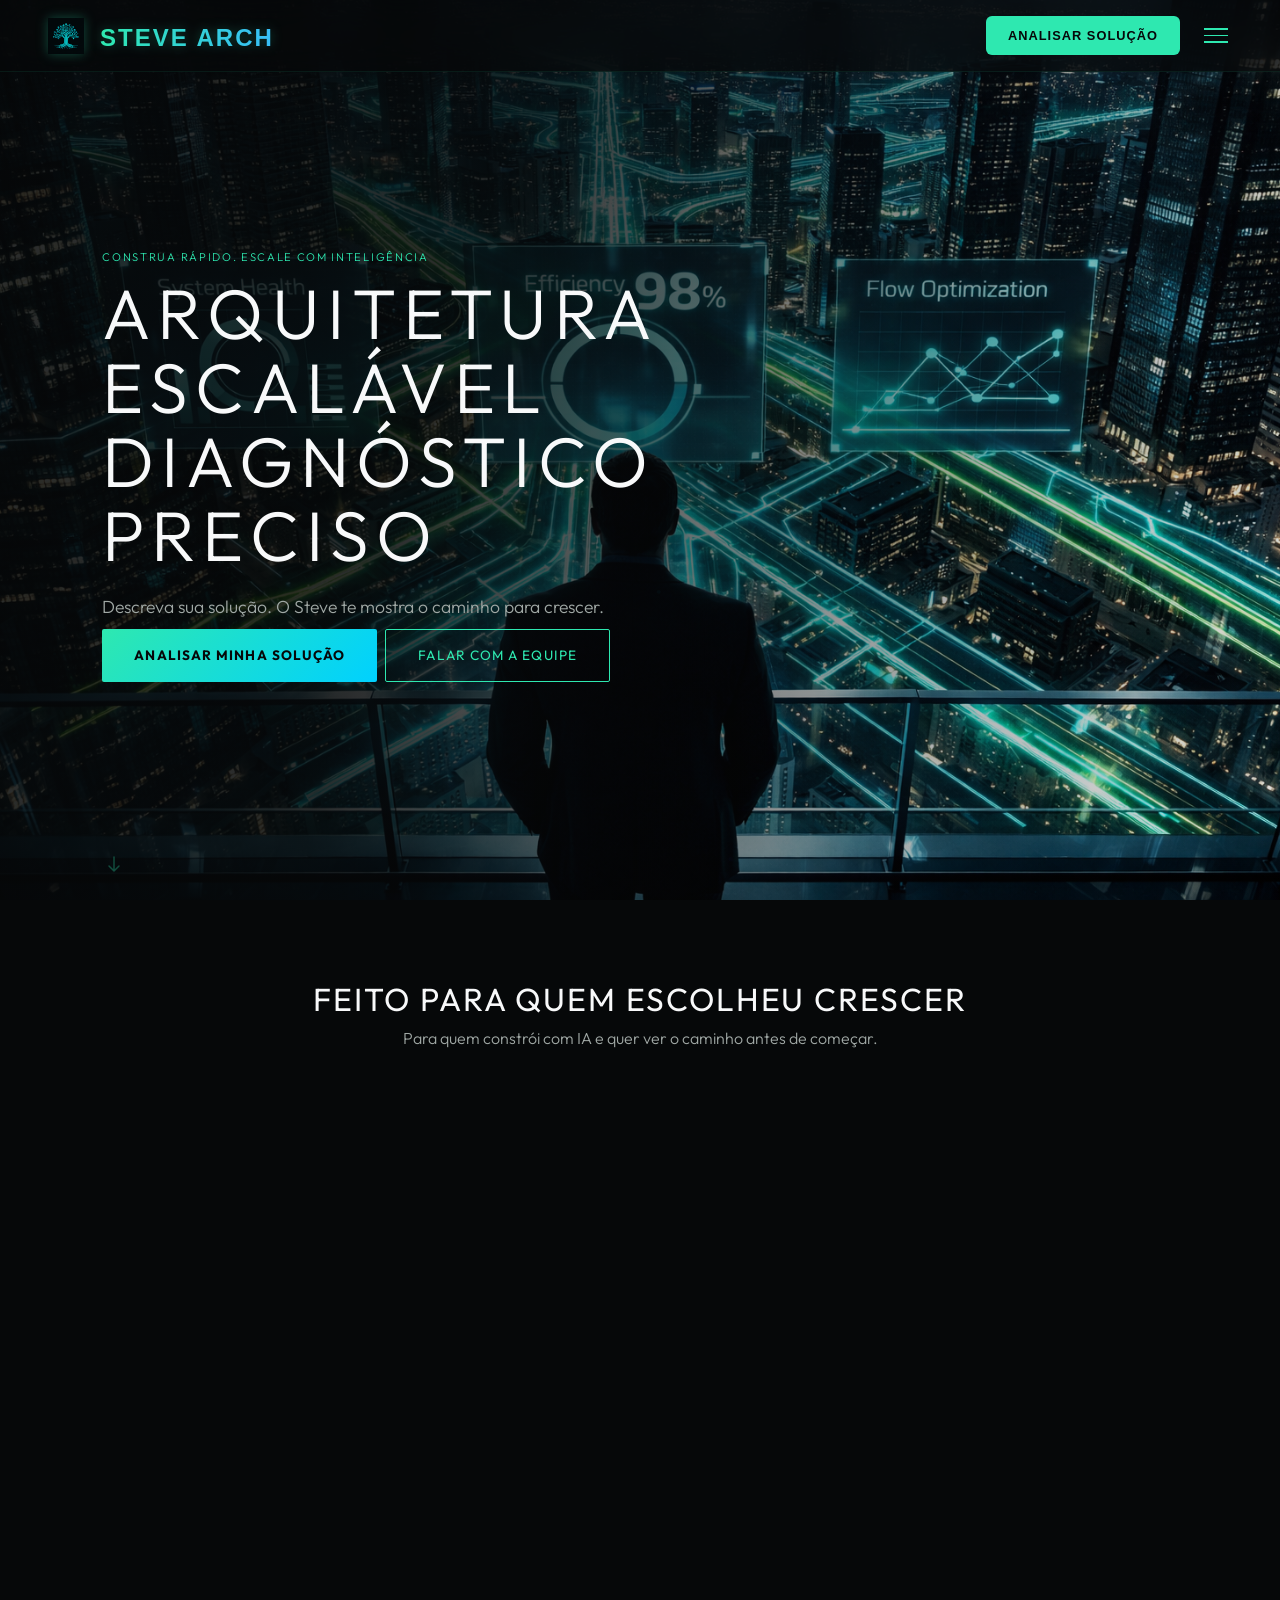
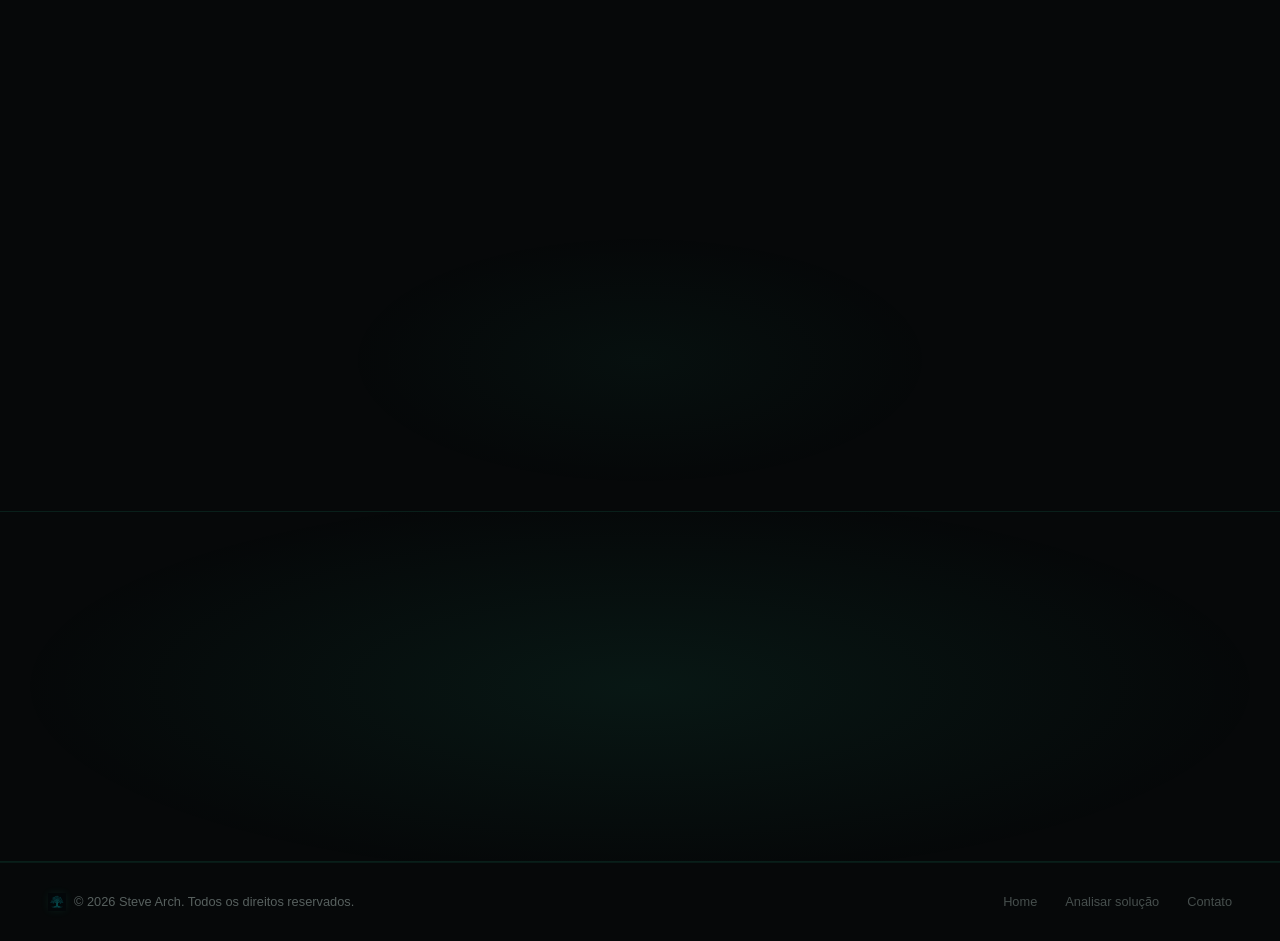
==== front-end/frontend/html/index.html @ 8a918163 "mobile ajuste e cors vercel" ====
<!DOCTYPE html>
<html lang="pt-BR">
<head>
  <meta charset="UTF-8">
  <meta name="viewport" content="width=device-width, initial-scale=1.0">
  <meta name="description" content="Steve Arch — O arquiteto de soluções que te ajuda a escalar. Construa rápido. Escale com inteligência.">
  <title>Steve Arch</title>
  <link rel="preconnect" href="https://fonts.googleapis.com">
  <link rel="preconnect" href="https://fonts.gstatic.com" crossorigin>
  <link href="https://fonts.googleapis.com/css2?family=Outfit:wght@300;400;500;600;700&display=swap" rel="stylesheet">
  <link rel="icon" type="image/png" href="../Image/logo2.png">
  <link rel="stylesheet" href="https://cdnjs.cloudflare.com/ajax/libs/font-awesome/6.5.0/css/all.min.css">
  <link rel="stylesheet" href="../css/main.css">
  <link rel="stylesheet" href="../css/components.css">
  <link rel="stylesheet" href="../css/animations.css">
  <script defer src="../js/neural-bg.js"></script>
  <script defer src="../js/main.js"></script>
</head>
<body>
  <canvas id="neural-canvas" aria-hidden="true"></canvas>
  <div class="page-content">
    <nav class="navbar" id="navbar">
      <div class="nav-left">
        <a href="index.html" class="nav-logo-link">
          <img src="../Image/logo.png" alt="Steve Arch" class="atech-tree-img">
          <svg class="atech-logo-svg" width="200" height="36" viewBox="0 0 200 36" xmlns="http://www.w3.org/2000/svg">
            <defs>
              <linearGradient id="logo-grad" x1="0%" y1="0%" x2="100%" y2="0%">
                <stop offset="0%" stop-color="#2EE8B0"/>
                <stop offset="100%" stop-color="#38BDF8"/>
              </linearGradient>
            </defs>
            <text id="atech-full" x="4" y="28"
              font-family="'Arial Black', sans-serif"
              font-size="24" font-weight="700"
              fill="url(#logo-grad)"
              letter-spacing="2"
              style="opacity:0"
            >STEVE ARCH</text>
          </svg>
        </a>
      </div>
      <div class="nav-right">
        <a href="onboarding.html" class="btn-cta-nav">Analisar solução</a>
        <button class="hamburger" id="hamburger" aria-label="Menu">
          <span></span><span></span><span></span>
        </button>
      </div>
    </nav>
    <div class="menu-overlay" id="menuOverlay">
      <button class="menu-close" id="menuClose">✕</button>
      <nav class="menu-overlay-nav">
        <a href="index.html" class="menu-link">Home</a>
        <a href="onboarding.html" class="menu-link">Analisar solução</a>
        <a href="minhas-analises.html" class="menu-link" id="menuMinhasAnalises" style="display:none">Minhas análises</a>
        <a href="produtos.html" class="menu-link">Produtos</a>
        <a href="contato.html" class="menu-link">Contato</a>
      </nav>
    </div>
    <main>
      <section class="hero" aria-labelledby="hero-title">
        <span class="hero-tag fade-in">Construa rápido. Escale com inteligência</span>
        <h1 id="hero-title" class="fade-in">Arquitetura escalável<br>Diagnóstico preciso</h1>
        <p class="hero-subtitle fade-in">Descreva sua solução. O Steve te mostra o caminho para crescer.</p>
        <div class="hero-actions fade-in">
          <a href="onboarding.html" class="btn btn--primary">Analisar minha solução</a>
          <a href="contato.html" class="btn btn--outline">Falar com a equipe</a>
        </div>
        <div class="hero-particles-wrap">
          <canvas id="hero-particles" aria-hidden="true"></canvas>
        </div>
        <div class="hero__scroll scroll-indicator" aria-hidden="true">
          <svg width="24" height="24" viewBox="0 0 24 24" fill="none" xmlns="http://www.w3.org/2000/svg">
            <path d="M12 5v14m0 0l-5-5m5 5 5-5" stroke="rgba(46,232,176,0.3)" stroke-width="1.5" stroke-linecap="round" stroke-linejoin="round"/>
          </svg>
        </div>
      </section>
      <section class="section" aria-labelledby="whom-title">
        <div class="container">
          <h2 id="whom-title" class="section__title fade-in">Feito para quem escolheu crescer</h2>
          <p class="section__subtitle subtitle fade-in">Para quem constrói com IA e quer ver o caminho antes de começar.</p>
          <div class="accordion-audience fade-in">
            <div class="acc-item fade-in" data-index="0">
              <div class="acc-header">
                <span class="acc-number">#</span>
                <h3 class="acc-title">Empreendedores Digitais</h3>
                <span class="acc-icon">+</span>
              </div>
              <div class="acc-body">
                <p>Você tem uma ideia ou um produto nascente e quer construir certo desde o início. O Steve não te dá um passo a passo genérico. Ele entende o seu problema real e projeta a arquitetura certa para a escala que você quer atingir.</p>
                <ul class="acc-list">
                  <li>Arquitetura pensada para crescimento</li>
                  <li>Ferramentas certas para o seu momento</li>
                  <li>Visão do potencial financeiro da solução</li>
                  <li>Decisões técnicas com impacto de negócio</li>
                </ul>
                <a href="onboarding.html" class="acc-cta">Começar do jeito certo →</a>
              </div>
            </div>
          </div>
        </div>
      </section>
      <section class="section" aria-labelledby="offerings-title">
        <div class="container">
          <h2 id="offerings-title" class="section__title fade-in">O que o Steve entrega</h2>
          <p class="section__subtitle subtitle fade-in">Não é um chatbot. É um arquiteto treinado para o seu problema específico.</p>
          <div class="offerings-grid">
            <article class="offering-card fade-in delay-1">
              <div class="offering-card__icon" aria-hidden="true">
                <svg width="20" height="20" viewBox="0 0 36 36" fill="none" xmlns="http://www.w3.org/2000/svg">
                  <defs><linearGradient id="ig-ebook" x1="0%" y1="0%" x2="100%" y2="100%"><stop offset="0%" stop-color="#2EE8B0"/><stop offset="100%" stop-color="#00D1FF"/></linearGradient></defs>
                  <path d="M6 6h18l6 6v18a2 2 0 0 1-2 2H6a2 2 0 0 1-2-2V8a2 2 0 0 1 2-2z" stroke="url(#ig-ebook)" stroke-width="1.5" fill="none"/>
                  <path d="M24 6v6h6" stroke="url(#ig-ebook)" stroke-width="1.5"/>
                  <line x1="10" y1="20" x2="22" y2="20" stroke="url(#ig-ebook)" stroke-width="1" stroke-linecap="round"/>
                  <line x1="10" y1="24" x2="22" y2="24" stroke="url(#ig-ebook)" stroke-width="1" stroke-linecap="round"/>
                  <line x1="10" y1="28" x2="18" y2="28" stroke="url(#ig-ebook)" stroke-width="1" stroke-linecap="round"/>
                </svg>
              </div>
              <h3>Diagnóstico de Gargalos</h3>
              <p>Steve analisa sua solução e aponta exatamente onde ela vai travar quando crescer: banco, auth, infraestrutura, acoplamento.</p>
              <a href="onboarding.html" class="offering-card__link">Analisar agora &rarr;</a>
            </article>
            <article class="offering-card fade-in delay-2">
              <div class="offering-card__icon" aria-hidden="true">
                <svg width="20" height="20" viewBox="0 0 36 36" fill="none" xmlns="http://www.w3.org/2000/svg">
                  <defs><linearGradient id="ig-trade" x1="0%" y1="0%" x2="100%" y2="100%"><stop offset="0%" stop-color="#2EE8B0"/><stop offset="100%" stop-color="#00D1FF"/></linearGradient></defs>
                  <circle cx="18" cy="18" r="12" stroke="url(#ig-trade)" stroke-width="1.5" fill="none"/>
                  <circle cx="18" cy="18" r="4" fill="url(#ig-trade)"/>
                  <line x1="18" y1="4" x2="18" y2="10" stroke="url(#ig-trade)" stroke-width="1.5" stroke-linecap="round"/>
                  <line x1="18" y1="26" x2="18" y2="32" stroke="url(#ig-trade)" stroke-width="1.5" stroke-linecap="round"/>
                  <line x1="4" y1="18" x2="10" y2="18" stroke="url(#ig-trade)" stroke-width="1.5" stroke-linecap="round"/>
                  <line x1="26" y1="18" x2="32" y2="18" stroke="url(#ig-trade)" stroke-width="1.5" stroke-linecap="round"/>
                </svg>
              </div>
              <h3>Stack sob Medida</h3>
              <p>Sem receita genérica. Steve recomenda as ferramentas certas para o seu contexto, seu prazo e seu objetivo de escala.</p>
              <a href="produtos.html" class="offering-card__link">Ver recomendações &rarr;</a>
            </article>
            <article class="offering-card fade-in delay-3">
              <div class="offering-card__icon" aria-hidden="true">
                <svg width="20" height="20" viewBox="0 0 36 36" fill="none" xmlns="http://www.w3.org/2000/svg">
                  <defs><linearGradient id="ig-solucoes" x1="0%" y1="0%" x2="100%" y2="100%"><stop offset="0%" stop-color="#2EE8B0"/><stop offset="100%" stop-color="#00D1FF"/></linearGradient></defs>
                  <rect x="4" y="4" width="12" height="12" rx="2" stroke="url(#ig-solucoes)" stroke-width="1.5" fill="none"/>
                  <rect x="20" y="4" width="12" height="12" rx="2" stroke="url(#ig-solucoes)" stroke-width="1.5" fill="none"/>
                  <rect x="4" y="20" width="12" height="12" rx="2" stroke="url(#ig-solucoes)" stroke-width="1.5" fill="none"/>
                  <rect x="20" y="20" width="12" height="12" rx="2" stroke="url(#ig-solucoes)" stroke-width="1.5" fill="none"/>
                </svg>
              </div>
              <h3>Projeção de Potencial</h3>
              <p>Steve mostra onde sua solução pode chegar em usuários, receita e impacto. Com as decisões técnicas certas tomadas hoje.</p>
              <a href="produtos.html" class="offering-card__link">Ver projeção &rarr;</a>
            </article>
          </div>
        </div>
      </section>
      <section class="final-cta" aria-labelledby="final-cta-title">
        <div class="container">
          <h2 id="final-cta-title" class="final-cta__title fade-in">Sua solução precisa de mais do que funcionar</h2>
          <p class="final-cta__subtitle subtitle fade-in">Descreva o que você construiu. Steve cuida do resto.</p>
          <a href="onboarding.html" class="btn btn--primary fade-in">Analisar minha solução</a>
        </div>
      </section>
    </main>
    <section class="cta-strip">
      <div class="cta-strip-inner">
        <div class="cta-strip-text fade-in">
          <span class="cta-strip-tag">Pronto para escalar de verdade?</span>
          <h2 class="cta-strip-title">Construa rápido<br>Escale com inteligência</h2>
        </div>
        <div class="cta-strip-actions fade-in">
          <a href="onboarding.html" class="btn-primary">Analisar minha solução</a>
          <a href="contato.html" class="btn-secondary">Falar com a equipe</a>
        </div>
      </div>
    </section>
    <footer class="footer">
      <div class="footer-inner">
        <span class="footer-copy">
          <img src="../Image/logo.png" alt="Steve Arch" class="footer-logo-icon">
          © 2026 Steve Arch. Todos os direitos reservados.
        </span>
        <nav class="footer-nav">
          <a href="index.html">Home</a>
          <a href="onboarding.html">Analisar solução</a>
          <a href="contato.html">Contato</a>
        </nav>
      </div>
    </footer>
  </div>
<script>
(function() {
  function animateLogo() {
    var el = document.getElementById('atech-full');
    if (!el) return;
    var text = 'STEVE ARCH';
    var letters = [];
    for (var i = 1; i <= text.length; i++) { letters.push(text.substring(0, i)); }
    var i = 0;
    el.style.opacity = '1';
    function type() {
      if (i < letters.length) { el.textContent = letters[i]; i++; setTimeout(type, 120); }
      else { setTimeout(erase, 1200); }
    }
    function erase() {
      var j = text.length;
      function del() {
        if (j > 0) { el.textContent = text.substring(0, j); j--; setTimeout(del, 80); }
        else { el.textContent = ''; setTimeout(animateLogo, 500); }
      }
      del();
    }
    type();
  }
  if (document.readyState === 'loading') { document.addEventListener('DOMContentLoaded', animateLogo); }
  else { animateLogo(); }
})();
</script>
<script>
(function() {
  var canvas = document.getElementById('hero-particles');
  if (!canvas) return;
  var ctx = canvas.getContext('2d');
  var w, h, particles;
  var COLORS = [[46,232,176],[0,209,255],[30,80,255]];
  var PARTICLE_COUNT = 40;
  function resize() { var p = canvas.parentElement; w = canvas.width = p.offsetWidth; h = canvas.height = p.offsetHeight; }
  function init() {
    resize(); particles = [];
    for (var i = 0; i < PARTICLE_COUNT; i++) {
      var c = COLORS[Math.floor(Math.random()*COLORS.length)];
      particles.push({x:Math.random()*w,y:Math.random()*h,vx:(Math.random()-0.5)*0.6,vy:(Math.random()-0.5)*0.6,r:Math.random()*1.8+0.5,c:c,a:Math.random()*0.3+0.15});
    }
  }
  function draw() {
    ctx.clearRect(0,0,w,h);
    for (var i = 0; i < particles.length; i++) {
      var p = particles[i]; p.x+=p.vx; p.y+=p.vy;
      if(p.x<0)p.x=w; if(p.x>w)p.x=0; if(p.y<0)p.y=h; if(p.y>h)p.y=0;
      ctx.beginPath(); ctx.arc(p.x,p.y,p.r,0,Math.PI*2);
      ctx.fillStyle='rgba('+p.c[0]+','+p.c[1]+','+p.c[2]+','+p.a+')'; ctx.fill();
      for (var j=i+1;j<particles.length;j++) {
        var q=particles[j]; var dx=p.x-q.x; var dy=p.y-q.y; var dist=dx*dx+dy*dy;
        if(dist<10000){var alpha=0.08*(1-dist/10000);ctx.beginPath();ctx.moveTo(p.x,p.y);ctx.lineTo(q.x,q.y);ctx.strokeStyle='rgba(46,232,176,'+alpha+')';ctx.lineWidth=0.5;ctx.stroke();}
      }
    }
    requestAnimationFrame(draw);
  }
  init(); draw(); window.addEventListener('resize',function(){resize();});
})();
</script>
</body>
</html>
---- front-end/frontend/css/main.css ----
/* ========================================
   Intensidade +2
   Futurista, vibrante, com DNA verde
   ======================================== */

*,
*::before,
*::after {
  margin: 0;
  padding: 0;
  box-sizing: border-box;
}

:root {
  /* Core palette — Intensidade +2 */
  --bg-deep:      #060809;   /* Primary page background */
  --bg-base:      #0A0E0D;   /* Section backgrounds */
  --bg-surface:   #101614;   /* Card backgrounds */
  --bg-elevated:  #161D1A;   /* Hover */

  /* Accents */
  --accent:       #2EE8B0;   /* Primary vibrant green */
  --accent-muted: #76AB96;   /* Detail — borders, secondary */

  /* Typography */
  --text-primary: #F8F9FA;   /* Pure cold white */
  --text-second:  #A0A8A5;   /* Muted slate green */
  --text-dim:     #2E3431;   /* Disabled */

  /* Glow */
  --glow:       0 0 20px rgba(46, 232, 176, 0.5);
  --glow-sm:    0 0 8px rgba(46, 232, 176, 0.25);
  --glow-dim:   0 0 6px rgba(46, 232, 176, 0.15);

  /* Borders */
  --border-dim:  1px solid rgba(46, 232, 176, 0.10);
  --border-base: 1px solid rgba(46, 232, 176, 0.15);
  --border-accent: 1px solid rgba(46, 232, 176, 0.30);

  /* Spacing */
  --space-xs: 8px;
  --space-sm: 16px;
  --space-md: 24px;
  --space-lg: 40px;
  --space-xl: 56px;
  --space-2xl: 80px;

  /* Typography */
  --font-main:  'Outfit', sans-serif;
  --font-body:  'Outfit', sans-serif;

  /* Layout */
  --container-max: 1200px;
  --navbar-h: 72px;
}

html { scroll-behavior: smooth; }

body {
  font-family: var(--font-body);
  font-weight: 300;
  line-height: 1.7;
  color: var(--text-primary);
  background: var(--bg-deep);
  overflow-x: hidden;
}

/* Neural canvas */
#neural-canvas {
  position: fixed; top: 0; left: 0;
  width: 100%; height: 100%;
  z-index: 0; pointer-events: none;
}

.page-content { position: relative; z-index: 1; }

a { color: inherit; text-decoration: none; }

img { display: block; max-width: 100%; }

ul, ol { list-style: none; }

/* ============================
   TYPOGRAPHY (untouched)
   ============================ */
h1, h2, h3, h4, h5, h6 {
  font-family: var(--font-main);
  color: var(--text-primary);
  text-transform: uppercase;
}

h1 {
  font-size: clamp(2.5rem, 5vw, 4rem);
  font-weight: 300;
  letter-spacing: 0.1em;
  line-height: 1.05;
}

h2 {
  font-size: clamp(1.4rem, 3vw, 2rem);
  font-weight: 400;
  letter-spacing: 0.06em;
  line-height: 1.2;
}

h3 {
  font-size: clamp(0.95rem, 1.8vw, 1.15rem);
  font-weight: 400;
  line-height: 1.4;
  letter-spacing: 0.04em;
}

h4 {
  font-size: 0.9rem;
  font-weight: 400;
  text-transform: uppercase;
  letter-spacing: 0.08em;
}

p { color: var(--text-second); font-weight: 300; line-height: 1.6; }

.subtitle {
  font-weight: 300;
  color: var(--text-second);
  line-height: 1.6;
}

/* ============================
   CONTAINER
   ============================ */
.container {
  width: 100%; max-width: var(--container-max);
  margin: 0 auto; padding: 0 var(--space-sm);
}

/* ============================
   NAVBAR
   ============================ */
.navbar {
  position: fixed;
  top: 0; left: 0; right: 0;
  z-index: 100;
  display: flex;
  align-items: center;
  justify-content: space-between;
  padding: 0 48px;
  height: 72px;
  background: rgba(6, 8, 9, 0.7);
  backdrop-filter: blur(20px);
  -webkit-backdrop-filter: blur(20px);
  border-bottom: 1px solid rgba(46, 232, 176, 0.08);
  transition: background 0.3s ease;
}
.navbar.scrolled {
  background: rgba(6, 8, 9, 0.95);
  border-bottom-color: rgba(46, 232, 176, 0.15);
}
.nav-left { display: flex; align-items: center; gap: 12px; }
.nav-right { display: flex; align-items: center; gap: 20px; }
.nav-links { display: none; }
.nav-logo-link { display: flex; align-items: center; gap: 12px; text-decoration: none; }

.btn-cta-nav {
  padding: 9px 22px;
  background: #2EE8B0;
  color: #060809;
  font-family: 'DM Sans', sans-serif;
  font-size: 0.8rem;
  font-weight: 700;
  letter-spacing: 0.08em;
  text-transform: uppercase;
  border-radius: 6px;
  text-decoration: none;
  transition: all 0.2s ease;
}
.btn-cta-nav:hover {
  background: #38BDF8;
  box-shadow: 0 0 20px rgba(46, 232, 176, 0.3);
}

.hamburger {
  background: none;
  border: none;
  cursor: pointer;
  display: flex;
  flex-direction: column;
  gap: 5px;
  padding: 4px;
}
.hamburger span {
  display: block;
  width: 24px;
  height: 1.5px;
  background: #2EE8B0;
  transition: all 0.3s ease;
}
.hamburger.active span:nth-child(1) { transform: translateY(6.5px) rotate(45deg); }
.hamburger.active span:nth-child(2) { opacity: 0; }
.hamburger.active span:nth-child(3) { transform: translateY(-6.5px) rotate(-45deg); }

.menu-overlay {
  position: fixed;
  inset: 0;
  z-index: 200;
  background: rgba(6, 8, 9, 0.97);
  backdrop-filter: blur(24px);
  -webkit-backdrop-filter: blur(24px);
  display: flex;
  flex-direction: column;
  align-items: center;
  justify-content: center;
  opacity: 0;
  pointer-events: none;
  transition: opacity 0.4s ease;
}
.menu-overlay.open {
  opacity: 1;
  pointer-events: all;
}
.menu-close {
  position: absolute;
  top: 28px; right: 48px;
  background: none;
  border: none;
  color: #2EE8B0;
  font-size: 1.5rem;
  cursor: pointer;
}
.menu-overlay-nav {
  display: flex;
  flex-direction: column;
  align-items: center;
  gap: 40px;
}
.menu-link {
  font-family: 'Syne', sans-serif;
  font-size: clamp(2.5rem, 6vw, 4.5rem);
  font-weight: 800;
  color: #F0F4F3;
  text-decoration: none;
  letter-spacing: -0.02em;
  transition: color 0.2s ease;
  line-height: 1;
}
.menu-link:hover { color: #2EE8B0; }

/* ========================================
   STEP HEADER (
   ======================================== */
.step-header {
  position: fixed;
  top: 68px; left: 0; right: 0;
  z-index: 80;
  background: rgba(6,8,9,0.95);
  backdrop-filter: blur(20px);
  -webkit-backdrop-filter: blur(20px);
  padding: 16px 48px 14px;
  border-bottom: 1px solid rgba(46,232,176,0.07);
}


/* ============================
   ACCORDION AUDIENCE
   ============================ */
.accordion-audience {
  width: 100%;
  max-width: 900px;
  margin: 48px auto 0;
  display: flex;
  flex-direction: column;
  gap: 0;
}
.acc-item {
  border-top: 1px solid rgba(46, 232, 176, 0.15);
  overflow: hidden;
  transition: background 0.3s ease;
}
.acc-item:last-child { border-bottom: 1px solid rgba(46, 232, 176, 0.15); }
.acc-item.active { background: rgba(46, 232, 176, 0.04); }
.acc-header {
  display: flex;
  align-items: center;
  gap: 24px;
  padding: 28px 0;
  cursor: pointer;
  user-select: none;
}
.acc-number {
  font-family: 'DM Sans', sans-serif;
  font-size: 0.75rem;
  color: #2EE8B0;
  letter-spacing: 0.1em;
  min-width: 28px;
}
.acc-title {
  font-family: 'Syne', sans-serif;
  font-size: clamp(1.3rem, 2.5vw, 1.8rem);
  font-weight: 700;
  color: #F0F4F3;
  flex: 1;
  margin: 0;
  transition: color 0.2s ease;
  text-transform: none;
}
.acc-item.active .acc-title { color: #2EE8B0; }
.acc-icon {
  font-size: 1.5rem;
  color: #2EE8B0;
  transition: transform 0.3s ease;
  line-height: 1;
}
.acc-item.active .acc-icon { transform: rotate(45deg); }
.acc-body {
  max-height: 0;
  overflow: hidden;
  transition: max-height 0.5s cubic-bezier(0.16, 1, 0.3, 1), padding 0.3s ease;
  padding: 0;
}
.acc-item.active .acc-body {
  max-height: 400px;
  padding-bottom: 32px;
}
.acc-body p {
  color: #A8B8B4;
  font-size: 1rem;
  line-height: 1.7;
  margin-bottom: 20px;
  max-width: 620px;
}
.acc-list {
  list-style: none;
  padding: 0;
  margin: 0 0 24px;
  display: flex;
  flex-direction: column;
  gap: 10px;
}
.acc-list li {
  display: flex;
  align-items: center;
  gap: 10px;
  font-size: 0.9rem;
  color: #F0F4F3;
}
.acc-list li::before {
  content: '';
  width: 6px;
  height: 6px;
  border-radius: 50%;
  background: #2EE8B0;
  flex-shrink: 0;
}
.acc-cta {
  color: #2EE8B0;
  font-size: 0.85rem;
  font-weight: 600;
  letter-spacing: 0.05em;
  text-decoration: none;
  transition: opacity 0.2s ease;
}
.acc-cta:hover { opacity: 0.7; }
/* ============================
   BUTTONS
   ============================ */
.btn {
  display: inline-flex; align-items: center; justify-content: center; gap: var(--space-xs);
  font-family: var(--font-body); font-weight: 400; font-size: 0.85rem;
  padding: 14px 32px; border-radius: 2px;
  border: none; cursor: pointer; transition: all 0.25s ease;
  text-decoration: none; white-space: nowrap;
  letter-spacing: 0.08em; text-transform: uppercase;
}

.btn:focus-visible { outline: 2px solid var(--accent); outline-offset: 3px; }

/* Primary — solid green */
.btn--primary {
  background: linear-gradient(135deg, #2EE8B0, #00D1FF);
  color: #060809;
  font-weight: 700;
}

.btn--primary:hover {
  box-shadow: 0 0 20px rgba(46, 232, 176, 0.5);
  transform: translateY(-1px);
}

/* Ghost / Outline */
.btn--outline {
  background: transparent; color: var(--accent);
  border: 1px solid var(--accent);
}

.btn--outline:hover {
  background: rgba(46, 232, 176, 0.06);
  box-shadow: var(--glow-sm);
  transform: translateY(-1px);
}

/* ============================
   HERO
   ============================ */
.hero {
  min-height: 100vh;
  display: flex;
  flex-direction: column;
  justify-content: center;
  align-items: flex-start;
  padding: 120px 8vw 10vh;
  position: relative;
  overflow: hidden;
  text-align: left;
  background: url('../assets/capa2.png') center / cover no-repeat;
}

.hero::before { display: none; }

.hero::after {
  content: '';
  position: absolute;
  inset: 0;
  background: linear-gradient(105deg, rgba(6,8,9,0.85) 35%, rgba(6,8,9,0.3) 75%, rgba(6,8,9,0.1) 100%);
  pointer-events: none;
  z-index: 1;
}

.hero > * { position: relative; z-index: 2; }

/* Tag — flows above h1 inside the bottom-aligned flex column */
.hero-tag {
  font-size: 0.7rem;
  letter-spacing: 0.15em;
  color: #2EE8B0;
  opacity: 0.8;
  text-transform: uppercase;
  font-family: var(--font-body);
  margin-bottom: 10px;
}

.hero h1 {
  font-size: clamp(2.8rem, 5.5vw, 5rem);
  text-align: left;
  max-width: 700px;
  margin-bottom: 20px;
}

.hero-subtitle {
  text-align: left;
  max-width: 620px;
  font-size: clamp(0.95rem, 1.8vw, 1.1rem);
  font-weight: 300;
  color: var(--text-second);
  line-height: 1.6;
}

.hero-actions {
  display: flex;
  gap: var(--space-xs);
  justify-content: flex-start;
  flex-wrap: wrap;
  margin-top: var(--space-xs);
}

/* Hero particles background */
.hero-particles-wrap {
  position: absolute;
  inset: 0;
  z-index: 0;
  pointer-events: none;
  overflow: hidden;
}
#hero-particles {
  width: 100%;
  height: 100%;
  display: block;
  opacity: 0.15;
}

/* Scroll indicator */
.hero__scroll {
  position: absolute; bottom: var(--space-sm); left: 8vw;
  animation: bounce-arrow 2s ease-in-out infinite;
}

@keyframes bounce-arrow {
  0%, 100% { transform: translateY(0); opacity: 0.2; }
  50% { transform: translateY(5px); opacity: 0.8; }
}

/* ============================
   SECTIONS
   ============================ */
.section { padding: var(--space-xl) 0; }

.section__title { text-align: center; margin-bottom: var(--space-xs); }

.section__subtitle {
  text-align: center; max-width: 500px;
  margin: 0 auto var(--space-lg);
  color: var(--text-second); font-weight: 300;
}

/* ============================
   WHO / WHOM CARDS
   ============================ */
.whom-grid { display: grid; gap: var(--space-md); }

.whom-card {
  background: var(--bg-surface);
  backdrop-filter: blur(8px);
  -webkit-backdrop-filter: blur(8px);
  border: var(--border-base);
  padding: var(--space-sm) var(--space-lg);
  transition: all 0.3s ease;
}

.whom-card:hover {
  background: var(--bg-elevated);
  box-shadow: var(--glow-sm);
  transform: translateY(-2px);
}

.whom-card__icon {
  margin-bottom: var(--space-sm);
  width: 40px; height: 40px;
  border: var(--border-accent);
  border-radius: 2px;
  display: flex; align-items: center; justify-content: center;
}

.whom-card h3 {
  margin-bottom: var(--space-xs);
  color: var(--text-primary);
}

.whom-card p { font-size: 0.85rem; }

/* ============================
   OFFERINGS GRID
   ============================ */
.offerings-grid { display: grid; gap: var(--space-md); }

.offering-card {
  background: var(--bg-surface);
  backdrop-filter: blur(8px);
  -webkit-backdrop-filter: blur(8px);
  border: var(--border-base);
  padding: var(--space-sm) var(--space-lg);
  display: flex; flex-direction: column; gap: var(--space-xs);
  transition: all 0.3s ease;
}

.offering-card:hover {
  background: var(--bg-elevated);
  box-shadow: var(--glow-sm);
  transform: translateY(-2px);
}

.offering-card__icon {
  margin-bottom: 0;
  width: 40px; height: 40px;
  border: var(--border-accent);
  border-radius: 2px;
  display: flex; align-items: center; justify-content: center;
}

.offering-card h3 { color: var(--text-primary); }
.offering-card p { flex: 1; font-size: 0.85rem; }

.offering-card__link {
  color: var(--accent); font-weight: 400; font-size: 0.8rem;
  display: inline-flex; align-items: center; gap: 4px;
  transition: gap 0.2s ease;
  letter-spacing: 0.05em; text-transform: uppercase;
}

.offering-card__link:hover { gap: 8px; }

/* ============================
   FINAL CTA
   ============================ */
.final-cta { text-align: center; padding: var(--space-xl) 0; position: relative; }

.final-cta::before {
  content: ''; position: absolute;
  top: 50%; left: 50%; transform: translate(-50%, -50%);
  width: 700px; height: 300px;
  background: radial-gradient(ellipse, rgba(46,232,176,0.04) 0%, transparent 60%);
  pointer-events: none;
}

.final-cta .container {
  display: flex; flex-direction: column;
  align-items: center; gap: var(--space-sm);
  position: relative; z-index: 1;
}

.final-cta__title { max-width: 500px; }
.final-cta__subtitle { max-width: 400px; margin: 0 auto; font-weight: 300; }
.final-cta .btn { font-size: 0.9rem; padding: var(--space-sm) var(--space-2xl); }

/* ============================
   CTA STRIP
   ============================ */
.cta-strip {
  position: relative;
  padding: 100px 48px;
  overflow: hidden;
  border-top: 1px solid rgba(46, 232, 176, 0.1);
  border-bottom: 1px solid rgba(46, 232, 176, 0.1);
}
.cta-strip::before {
  content: '';
  position: absolute;
  inset: 0;
  background: radial-gradient(ellipse 70% 80% at 50% 50%, rgba(46,232,176,0.07) 0%, transparent 70%);
  pointer-events: none;
}
.cta-strip-inner {
  max-width: 1100px;
  margin: 0 auto;
  display: flex;
  align-items: center;
  justify-content: space-between;
  gap: 48px;
  flex-wrap: wrap;
}
.cta-strip-tag {
  display: block;
  font-size: 0.75rem;
  font-weight: 600;
  letter-spacing: 0.15em;
  text-transform: uppercase;
  color: #2EE8B0;
  margin-bottom: 16px;
}
.cta-strip-title {
  font-family: 'Syne', sans-serif;
  font-size: clamp(2rem, 4vw, 3.2rem);
  font-weight: 800;
  color: #F0F4F3;
  line-height: 1.1;
  letter-spacing: -0.02em;
  margin: 0;
}
.cta-strip-actions {
  display: flex;
  gap: 16px;
  flex-shrink: 0;
  flex-wrap: wrap;
}

/* ============================
   FOOTER
   ============================ */
.footer {
  border-top: 1px solid rgba(46, 232, 176, 0.08);
  padding: 28px 48px;
}
.footer-inner {
  display: flex;
  align-items: center;
  justify-content: space-between;
  flex-wrap: wrap;
  gap: 16px;
}
.footer-copy {
  display: flex;
  align-items: center;
  gap: 8px;
  font-size: 0.8rem;
  color: rgba(168, 184, 180, 0.5);
  font-family: 'DM Sans', sans-serif;
}
.footer-logo-icon {
  height: 18px;
  width: auto;
  opacity: 0.4;
  filter: drop-shadow(0 0 4px rgba(46,232,176,0.2));
}
.footer-nav {
  display: flex;
  gap: 28px;
}
.footer-nav a {
  font-size: 0.8rem;
  color: rgba(168, 184, 180, 0.4);
  text-decoration: none;
  font-family: 'DM Sans', sans-serif;
  transition: color 0.2s ease;
}
.footer-nav a:hover { color: #2EE8B0; }

/* ============================
   TABLET ≥ 640px
   ============================ */
@media (min-width: 640px) {
  .container { padding: 0 var(--space-md); }
  .hero-actions { flex-direction: row; justify-content: flex-start; }
  .whom-grid { grid-template-columns: repeat(2, 1fr); }
  .offerings-grid { grid-template-columns: repeat(2, 1fr); }
}

/* ============================
   DESKTOP ≥ 1024px
   ============================ */
@media (min-width: 1024px) {
.offerings-grid { grid-template-columns: repeat(3, 1fr); }
  .section { padding: var(--space-2xl) 0; }
}

/* ============================
   PRODUCTS PAGE
   ============================ */
.page-hero {
  padding: calc(var(--navbar-h) + 100px) 0 var(--space-sm);
  text-align: center;
}

.page-hero h1 { margin-bottom: var(--space-sm); }
.page-hero p { max-width: 500px; margin: 0 auto; }

/* Product Grid */
.product-grid {
  display: grid; gap: var(--space-md); margin-bottom: var(--space-xl);
}

.product-card {
  background: var(--bg-surface);
  backdrop-filter: blur(8px);
  -webkit-backdrop-filter: blur(8px);
  border: var(--border-base);
  padding: var(--space-sm) var(--space-sm) var(--space-md);
  display: flex; flex-direction: column; gap: var(--space-xs);
  transition: all 0.3s ease;
}

.product-card:hover {
  background: var(--bg-elevated);
  box-shadow: var(--glow-sm);
  transform: translateY(-2px);
}

.product-card.disabled { opacity: 0.2; pointer-events: none; filter: grayscale(0.6); }

/* Badges */
.product-card__badge {
  display: inline-block; width: fit-content;
  padding: 3px 10px; border-radius: 2px;
  font-size: 0.6rem; font-weight: 500;
  letter-spacing: 0.1em; text-transform: uppercase;
  background: linear-gradient(135deg, rgba(46, 232, 176, 0.1), rgba(0, 209, 255, 0.1));
  color: #2EE8B0;
  border: 1px solid #2EE8B0;
}

.product-card h3 { color: var(--text-primary); }
.product-card p { flex: 1; font-size: 0.82rem; font-weight: 300; }
.product-card .btn { align-self: flex-start; padding: var(--space-xs) var(--space-md); font-size: 0.75rem; }

@media (min-width: 640px) { .product-grid { grid-template-columns: repeat(2, 1fr); } }
@media (min-width: 1024px) { .product-grid { grid-template-columns: repeat(3, 1fr); } }

/* ============================
   CONTACT PAGE
   ============================ */
.contact-grid { display: grid; gap: var(--space-lg); padding-bottom: var(--space-xl); }

.contact-info__title { color: var(--text-primary); margin-bottom: var(--space-sm); font-weight: 400; }

.contact-info__item {
  display: flex; align-items: flex-start;
  gap: var(--space-sm); margin-bottom: var(--space-sm);
}

.contact-info__item svg {
  flex-shrink: 0; margin-top: 2px;
  width: 24px; height: 24px;
  border: var(--border-accent);
  border-radius: 2px; padding: 4px;
}

.contact-info__item h4 { color: var(--text-primary); margin-bottom: 2px; font-weight: 400; }
.contact-info__item p { font-size: 0.82rem; }

.contact-info__socials {
  margin-top: var(--space-lg);
  display: flex; flex-direction: column; gap: var(--space-xs);
}

.contact-info__socials a {
  color: var(--accent); font-weight: 400; font-size: 0.82rem;
  transition: color 0.2s ease;
  letter-spacing: 0.04em;
}

.contact-info__socials a:hover { color: var(--text-primary); }

/* Contact Form */
.contact-form {
  background: var(--bg-surface);
  backdrop-filter: blur(8px);
  -webkit-backdrop-filter: blur(8px);
  border: var(--border-base);
  padding: var(--space-sm) var(--space-sm);
}

.contact-form h3 { color: var(--text-primary); margin-bottom: var(--space-sm); }

.form-group { margin-bottom: var(--space-md); }

.form-group label {
  font-family: var(--font-body);
  font-size: 0.68rem; font-weight: 400;
  letter-spacing: 0.12em; text-transform: uppercase;
  color: var(--text-second);
  display: block; margin-bottom: 6px;
}

.form-group input,
.form-group select,
.form-group textarea {
  width: 100%;
  background: rgba(16, 22, 20, 0.8);
  border: var(--border-dim);
  border-radius: 2px;
  padding: 10px 12px;
  color: var(--text-primary);
  font-family: var(--font-body);
  font-size: 0.85rem; font-weight: 300;
  outline: none;
  transition: border-color 0.2s ease, box-shadow 0.2s ease;
}

.form-group input::placeholder,
.form-group textarea::placeholder { color: var(--text-dim); }

.form-group input:focus,
.form-group select:focus,
.form-group textarea:focus {
  border-color: rgba(46, 232, 176, 0.4);
  box-shadow: var(--glow-sm);
}

.form-group textarea { min-height: 120px; resize: vertical; }

.form-group select {
  appearance: none; -webkit-appearance: none;
  background-image: url("data:image/svg+xml,%3Csvg xmlns='http://www.w3.org/2000/svg' width='12' height='12' viewBox='0 0 12 12'%3E%3Cpath fill='%232EE8B0' d='M6 8L1 3h10z'/%3E%3C/svg%3E");
  background-repeat: no-repeat;
  background-position: right var(--space-sm) center;
  padding-right: var(--space-xl);
}

.form-group select option { background: var(--bg-surface); color: var(--text-primary); }

.contact-form .form-note {
  font-size: 0.7rem; color: var(--text-dim);
  margin-top: var(--space-xs); text-align: center;
}

@media (min-width: 1024px) {
  .contact-grid { grid-template-columns: 1fr 1fr; gap: var(--space-2xl); }
}

.atech-tree-img {
  height: 36px;
  width: auto;
  filter: drop-shadow(0 0 6px rgba(46, 232, 176, 0.3));
  flex-shrink: 0;
}

/* ============================
   MOBILE <= 600px
   ============================ */
@media (max-width: 600px) {
  /* Reduce navbar side padding so logo + CTA + hamburger fit */
  .navbar {
    padding: 0 16px;
  }
  /* Hide the animated SVG text; image icon alone identifies the brand */
  .nav-logo-link svg {
    display: none;
  }
  /* Keep the CTA on one line and vertically centred within the 72px navbar */
  .btn-cta-nav {
    white-space: nowrap;
    padding: 7px 14px;
    font-size: 0.72rem;
    letter-spacing: 0.05em;
  }
}

/* ============================
   ANIMATED NAVBAR LOGO
   ============================ */
.atech-logo-svg {
  display: block;
  filter: drop-shadow(0 0 6px rgba(46, 232, 176, 0.3));
}

.logo-letter {
  stroke-dasharray: 200;
  stroke-dashoffset: 200;
  fill-opacity: 0;
  will-change: stroke-dashoffset, fill-opacity;
}
---- front-end/frontend/css/components.css ----
/* ============================
   FILTER BAR
   ============================ */
.filter-bar {
  display: flex; flex-wrap: wrap; justify-content: center;
  gap: var(--space-xs); margin-bottom: var(--space-lg);
}

.filter-btn {
  padding: var(--space-xs) var(--space-md);
  border: 1px solid rgba(46, 232, 176, 0.2);
  border-radius: 2px;
  background: transparent;
  color: var(--text-second);
  font-family: var(--font-body);
  font-size: 0.75rem;
  cursor: pointer;
  transition: all 0.25s ease;
  text-transform: uppercase;
  letter-spacing: 0.1em;
}

.filter-btn:hover {
  border-color: var(--accent);
  color: var(--accent);
  box-shadow: 0 0 15px rgba(46, 232, 176, 0.4);
}

.filter-btn.active {
  background: var(--accent);
  border-color: var(--accent);
  color: var(--bg-deep);
  font-weight: 700;
  box-shadow: 0 0 15px rgba(46, 232, 176, 0.4);
}

/* ============================
   FILTER EMPTY STATE
   ============================ */
.filter-empty-state {
  display: none;
  text-align: center;
  padding: var(--space-2xl) 0;
}

.filter-empty-message {
  color: var(--accent-muted);
  font-size: 0.9rem;
  font-weight: 400;
  letter-spacing: 0.05em;
}
---- front-end/frontend/css/animations.css ----
/* fade in */
.fade-in {
  opacity: 0;
  transform: translateY(40px);
  transition: opacity 0.8s cubic-bezier(0.16, 1, 0.3, 1),
              transform 0.8s cubic-bezier(0.16, 1, 0.3, 1);
}

.fade-in.visible {
  opacity: 1;
  transform: translateY(0);
}

/* tag dot pulse — green */
@keyframes tag-pulse {
  0%, 100% { opacity: 1; transform: scale(1); }
  50% { opacity: 0.3; transform: scale(0.5); }
}
f
/* float hero SVG */
@keyframes float {
  0%, 100% { transform: translateY(0); }
  50% { transform: translateY(-8px); }
}

/* scroll arrow */
@keyframes bounce-arrow {
  0%, 100% { transform: translateX(-50%) translateY(0); opacity: 0.2; }
  50% { transform: translateX(-50%) translateY(5px); opacity: 0.8; }
}

/* hero nodes */
@keyframes pulse-node {
  0%, 100% { r: 3; opacity: 0.5; }
  50% { r: 5; opacity: 1; }
}

.hero-node { animation: pulse-node 3s ease-in-out infinite; }
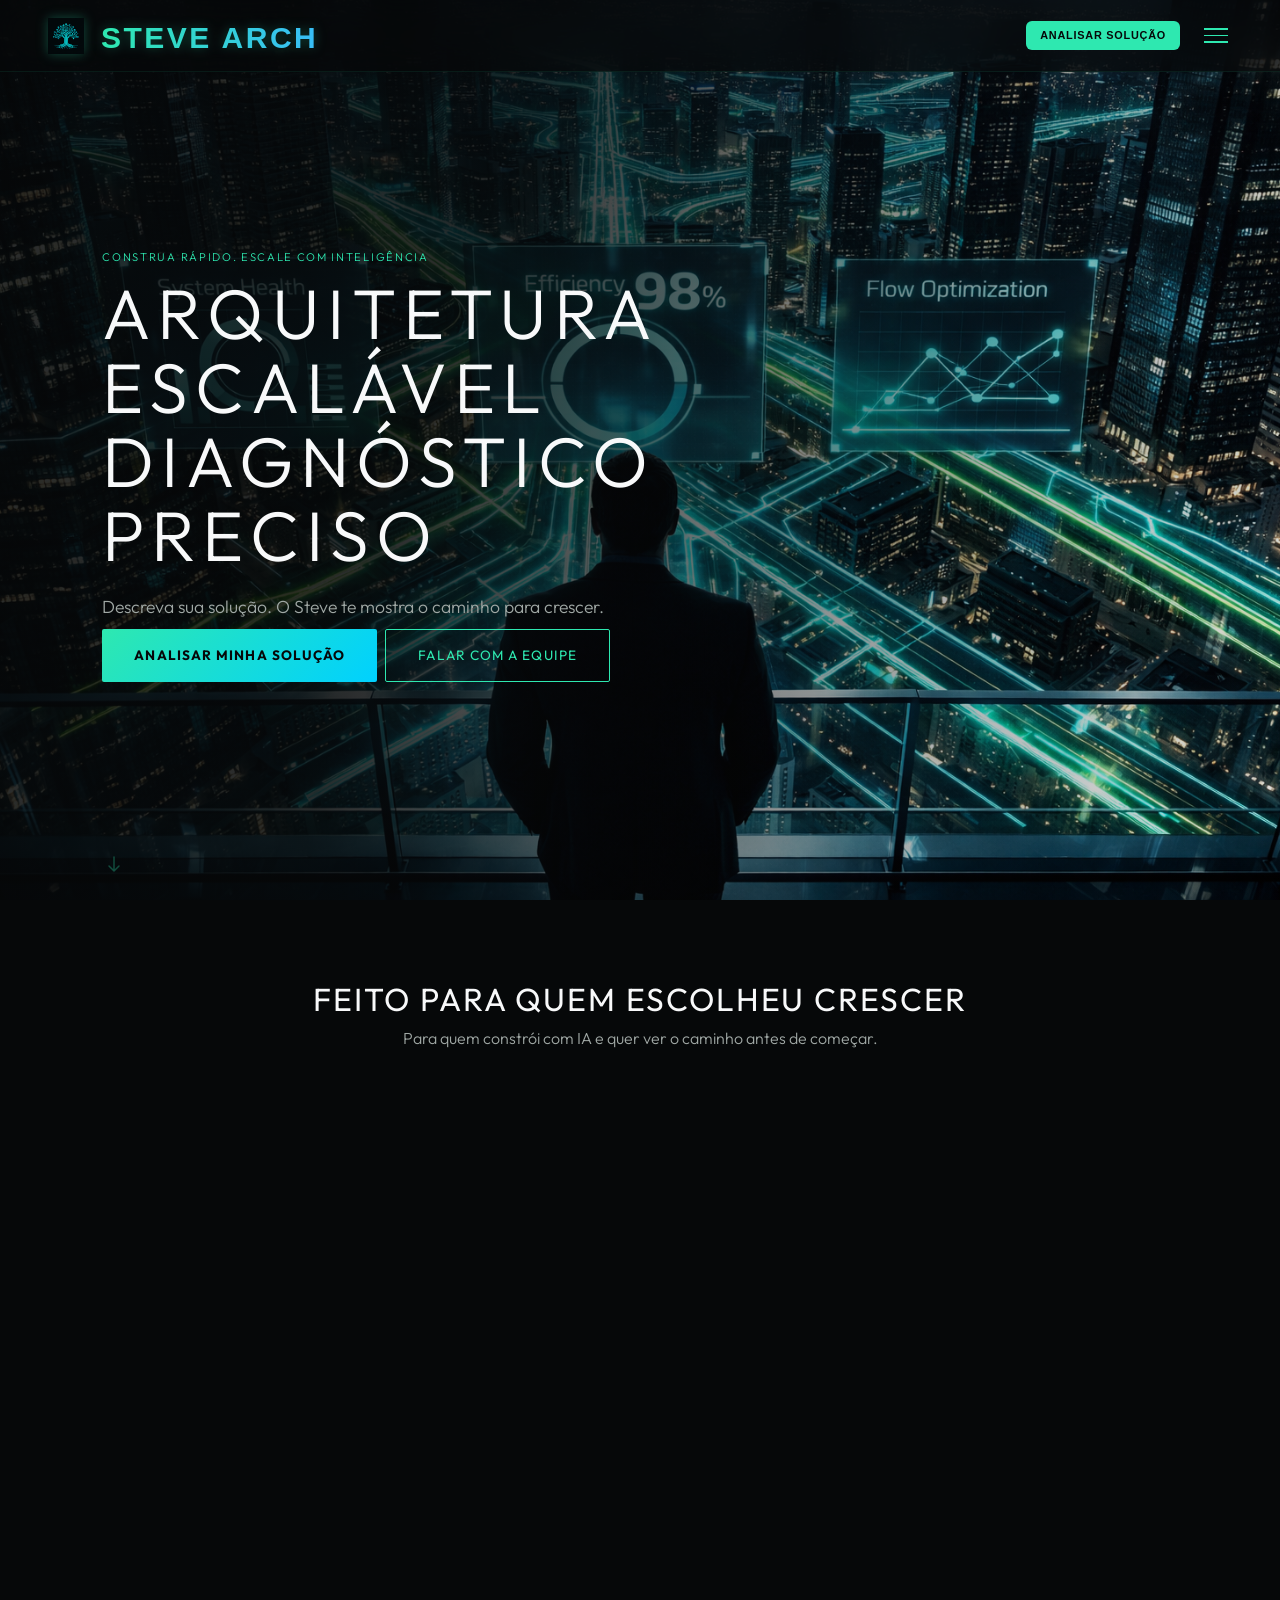
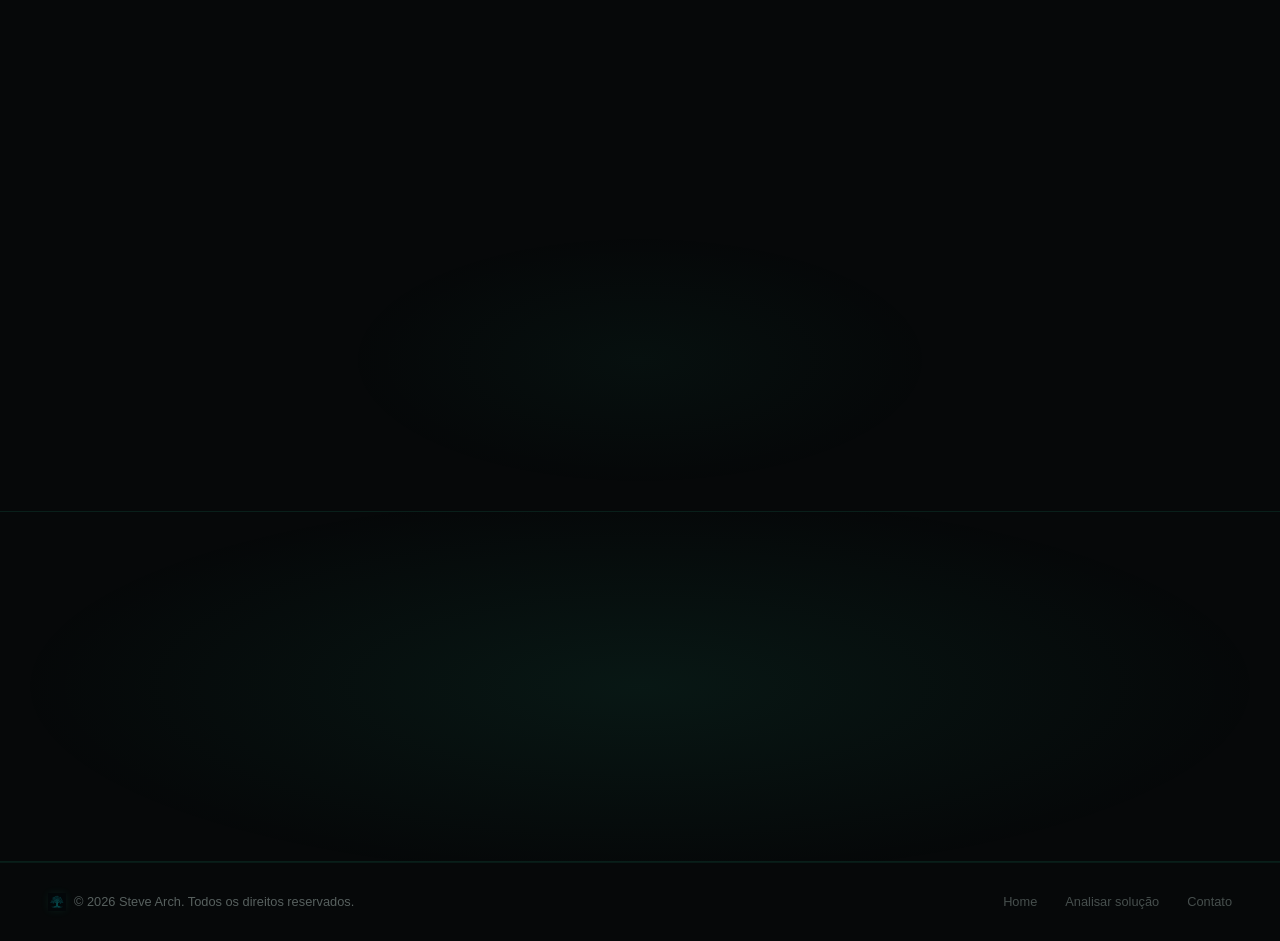
==== commit 3c8a6c40: "index mobile ajuste final" ====
--- a/front-end/frontend/html/index.html
+++ b/front-end/frontend/html/index.html
@@ -15,6 +15,11 @@
   <link rel="stylesheet" href="../css/animations.css">
   <script defer src="../js/neural-bg.js"></script>
   <script defer src="../js/main.js"></script>
+  <style>
+    @media (max-width: 600px) {
+      .btn-cta-nav { display: none; }
+    }
+  </style>
 </head>
 <body>
   <canvas id="neural-canvas" aria-hidden="true"></canvas>
--- a/front-end/frontend/css/main.css
+++ b/front-end/frontend/css/main.css
@@ -161,13 +161,13 @@
 .nav-logo-link { display: flex; align-items: center; gap: 12px; text-decoration: none; }
 
 .btn-cta-nav {
-  padding: 9px 22px;
+  padding: 5px 14px;
   background: #2EE8B0;
   color: #060809;
   font-family: 'DM Sans', sans-serif;
-  font-size: 0.8rem;
-  font-weight: 700;
-  letter-spacing: 0.08em;
+  font-size: 0.68rem;
+  font-weight: 600;
+  letter-spacing: 0.07em;
   text-transform: uppercase;
   border-radius: 6px;
   text-decoration: none;
@@ -878,15 +878,16 @@
   .navbar {
     padding: 0 16px;
   }
-  /* Hide the animated SVG text; image icon alone identifies the brand */
-  .nav-logo-link svg {
-    display: none;
+  /* Scale the animated SVG to remain the visual protagonist on small screens */
+  .atech-logo-svg {
+    width: 150px;
+    height: auto;
   }
-  /* Keep the CTA on one line and vertically centred within the 72px navbar */
+  /* Keep the CTA on one line and clearly secondary to the wordmark */
   .btn-cta-nav {
     white-space: nowrap;
-    padding: 7px 14px;
-    font-size: 0.72rem;
+    padding: 4px 10px;
+    font-size: 0.62rem;
     letter-spacing: 0.05em;
   }
 }
@@ -896,6 +897,8 @@
    ============================ */
 .atech-logo-svg {
   display: block;
+  width: 250px;
+  height: auto;
   filter: drop-shadow(0 0 6px rgba(46, 232, 176, 0.3));
 }
 
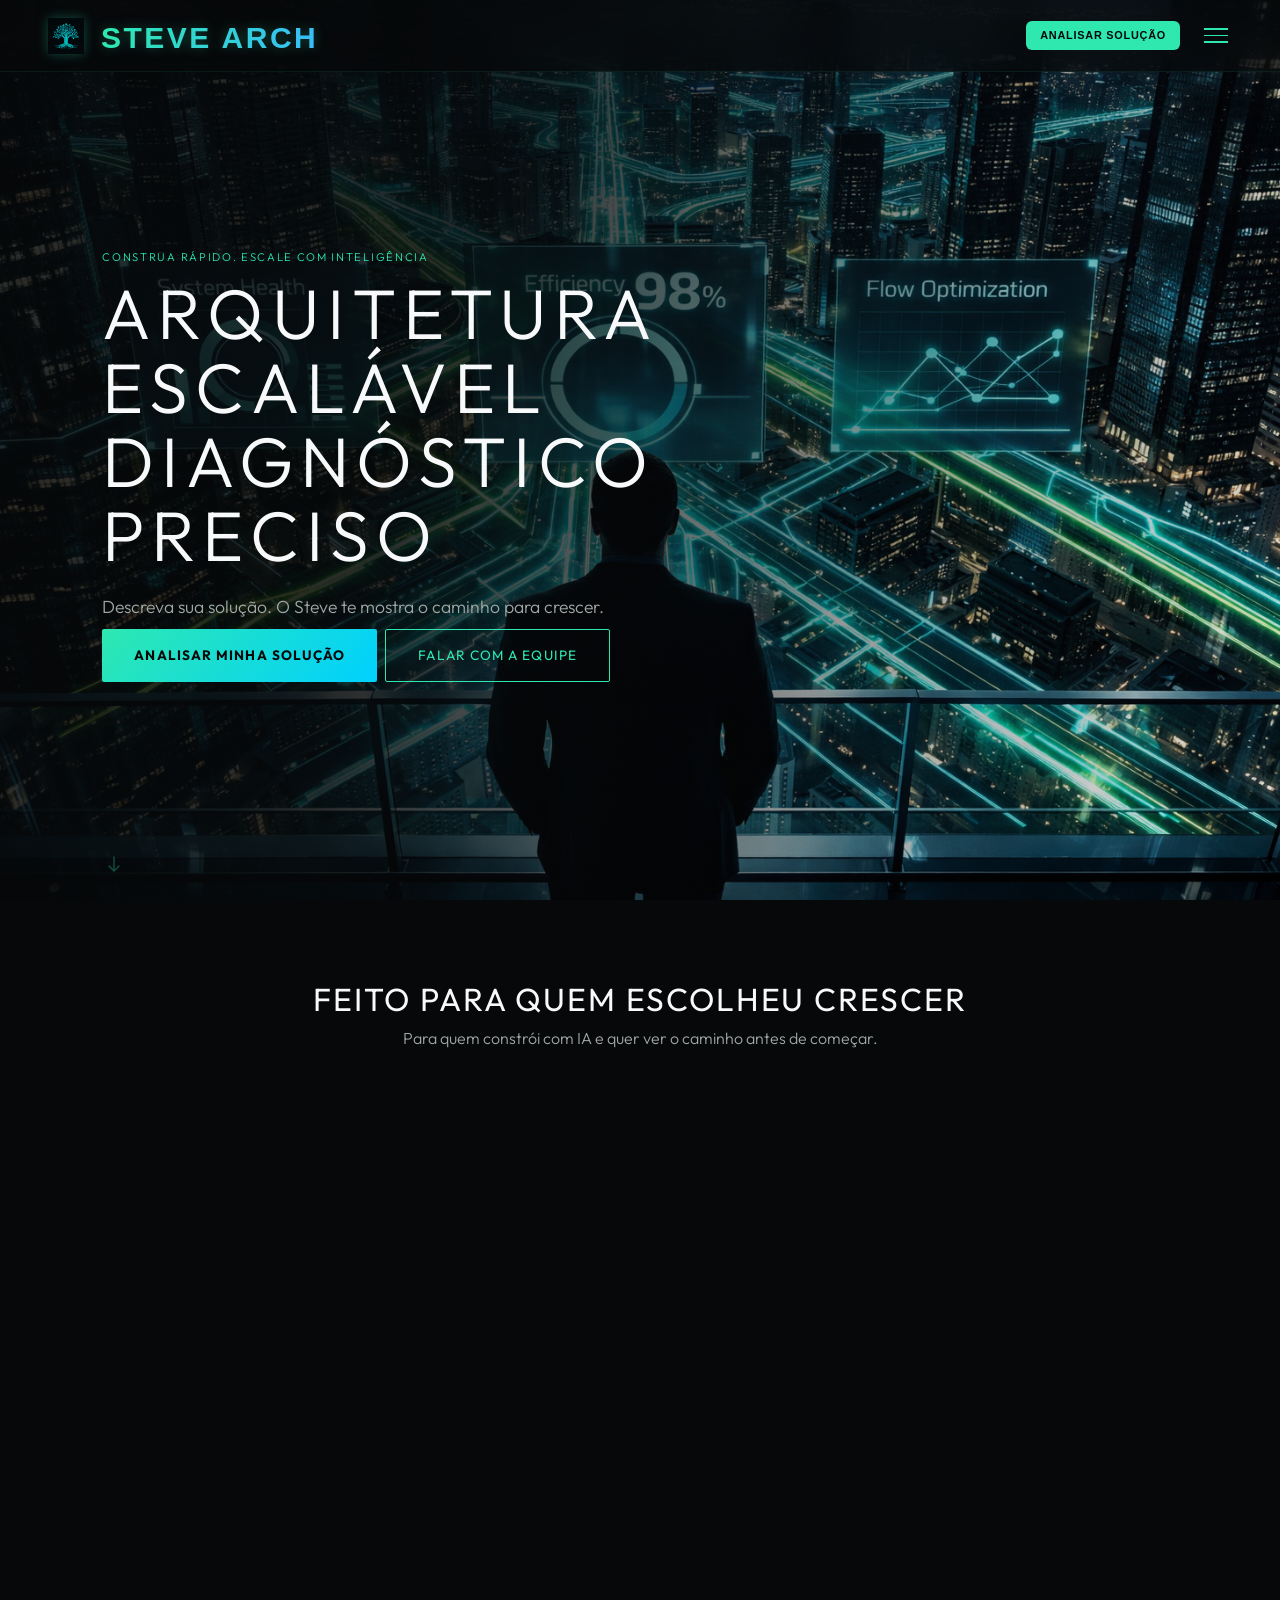
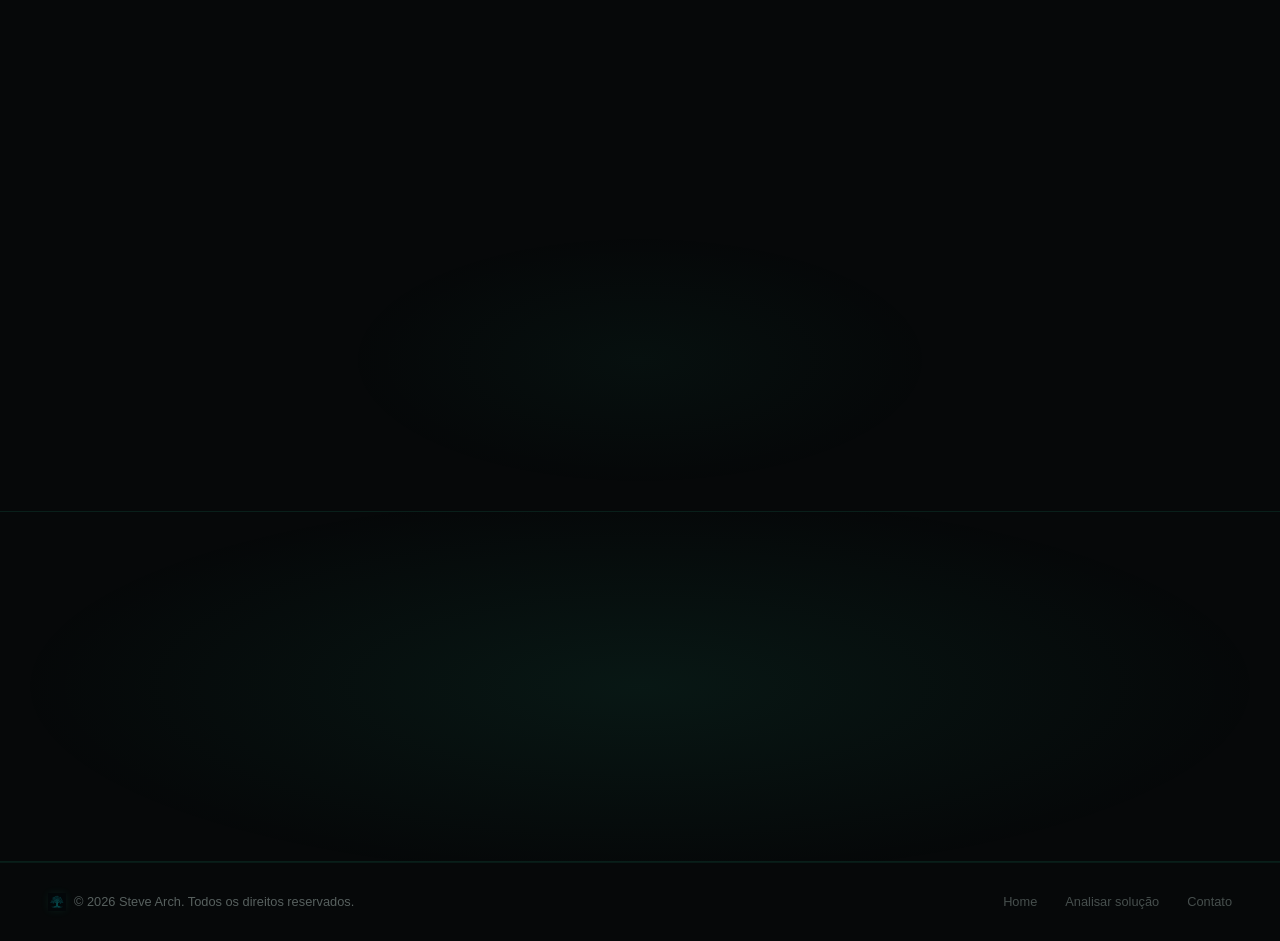
==== commit 30bb16c1: "home page mobile - ajuste final" ====
--- a/front-end/frontend/html/index.html
+++ b/front-end/frontend/html/index.html
@@ -18,6 +18,12 @@
   <style>
     @media (max-width: 600px) {
       .btn-cta-nav { display: none; }
+      /* Root cause: final-cta::before is 700px wide inside a position:relative
+         parent with no overflow guard -- bleeds far beyond a 375px viewport */
+      .final-cta { overflow: hidden; }
+      /* Safety net: body overflow-x:hidden has a browser propagation quirk that
+         lets the html element still scroll; lock both on mobile only */
+      html, body { overflow-x: hidden; }
     }
   </style>
 </head>
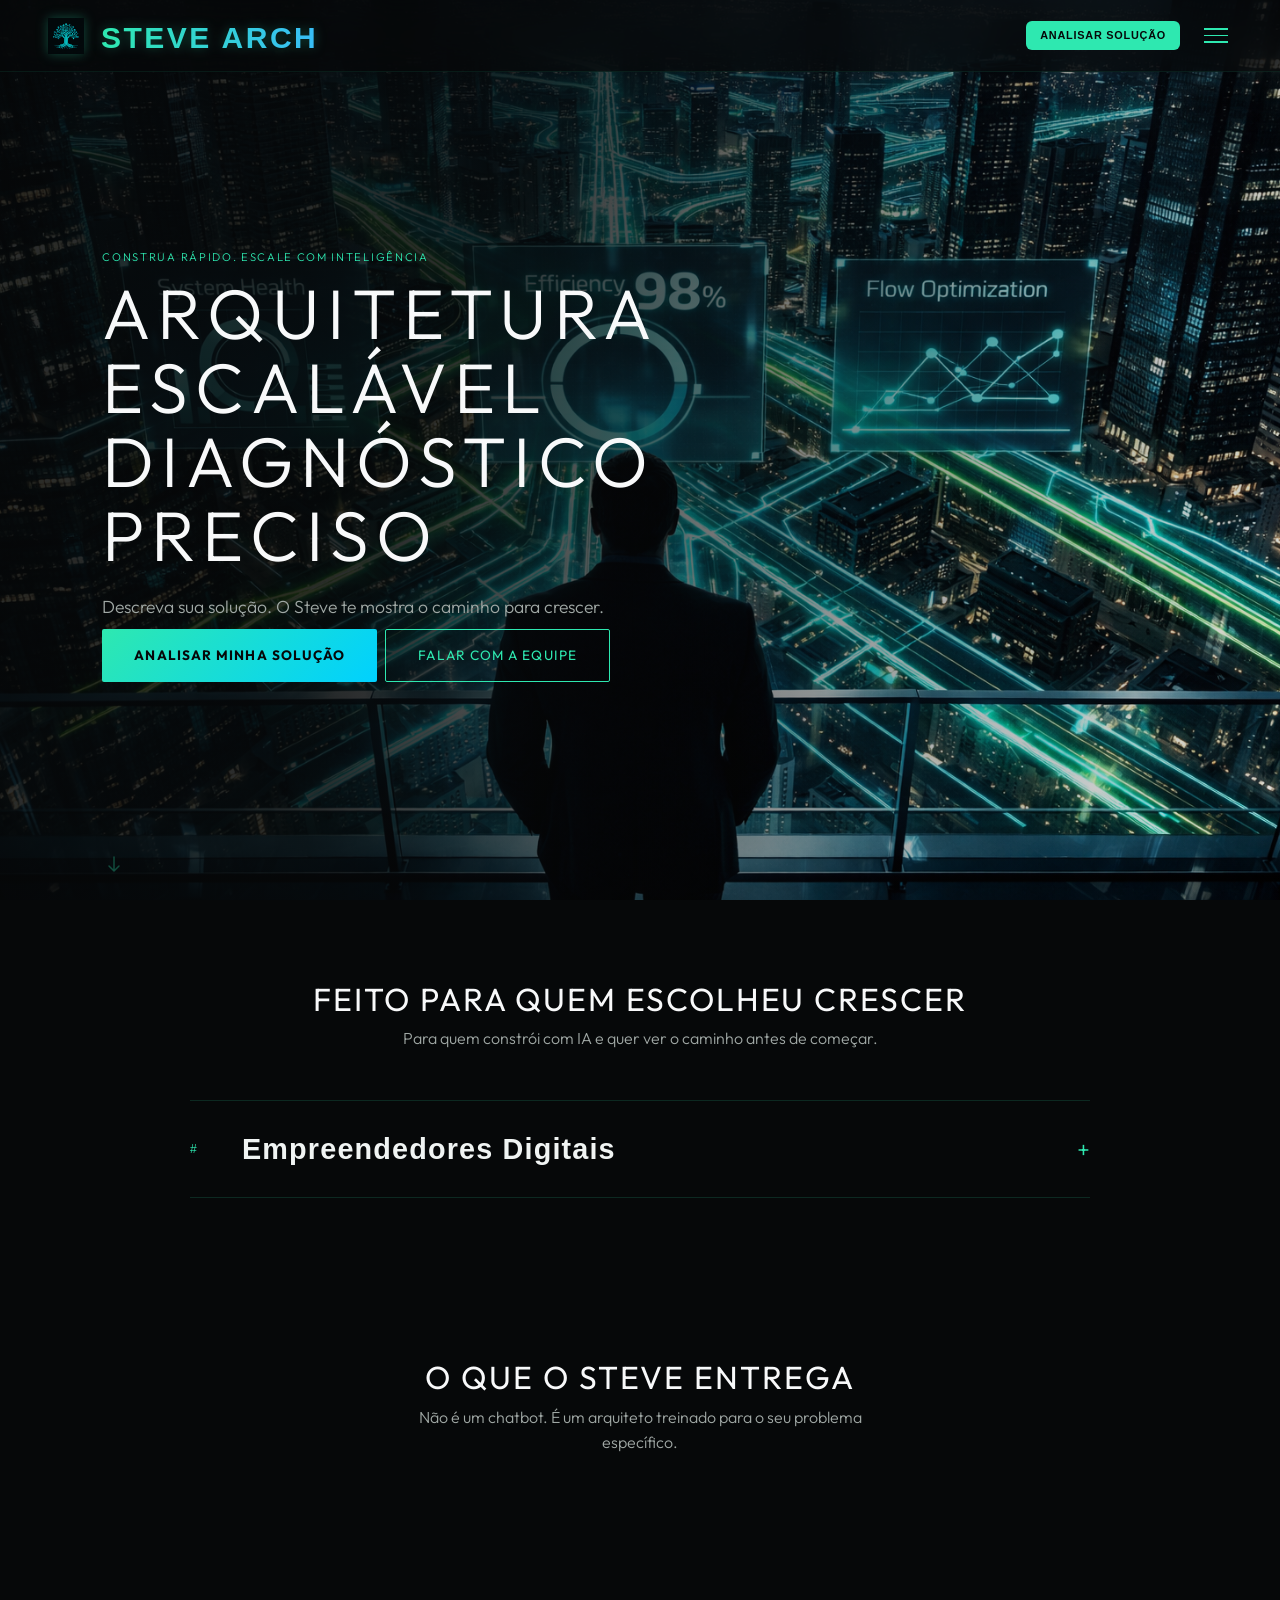
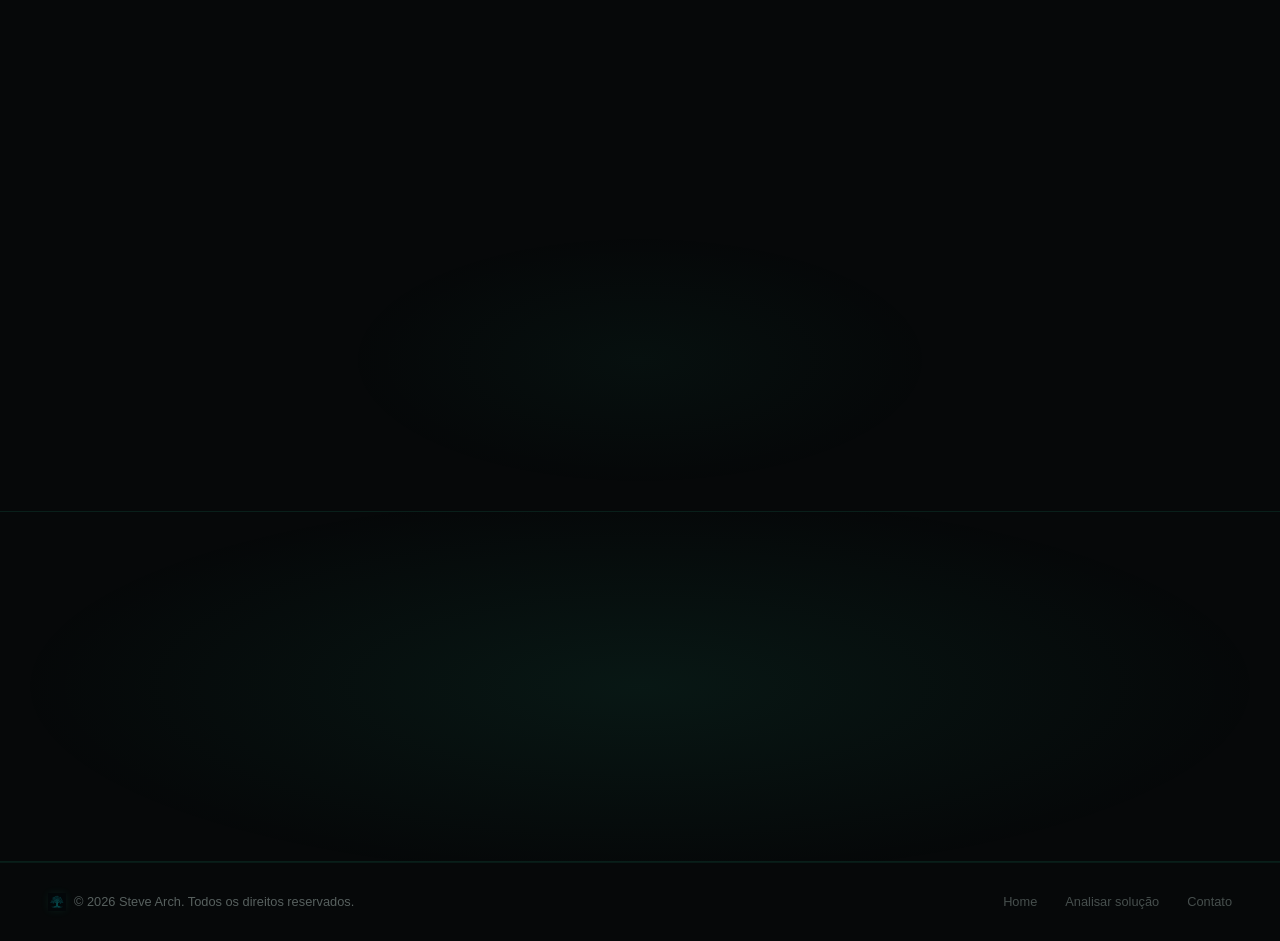
==== commit 2e3038cb: "vercel json limpo" ====
--- a/front-end/frontend/html/index.html
+++ b/front-end/frontend/html/index.html
@@ -32,7 +32,7 @@
   <div class="page-content">
     <nav class="navbar" id="navbar">
       <div class="nav-left">
-        <a href="index.html" class="nav-logo-link">
+        <a href="/" class="nav-logo-link">
           <img src="../Image/logo.png" alt="Steve Arch" class="atech-tree-img">
           <svg class="atech-logo-svg" width="200" height="36" viewBox="0 0 200 36" xmlns="http://www.w3.org/2000/svg">
             <defs>
@@ -52,7 +52,7 @@
         </a>
       </div>
       <div class="nav-right">
-        <a href="onboarding.html" class="btn-cta-nav">Analisar solução</a>
+        <a href="/onboarding" class="btn-cta-nav">Analisar solução</a>
         <button class="hamburger" id="hamburger" aria-label="Menu">
           <span></span><span></span><span></span>
         </button>
@@ -61,11 +61,11 @@
     <div class="menu-overlay" id="menuOverlay">
       <button class="menu-close" id="menuClose">✕</button>
       <nav class="menu-overlay-nav">
-        <a href="index.html" class="menu-link">Home</a>
-        <a href="onboarding.html" class="menu-link">Analisar solução</a>
-        <a href="minhas-analises.html" class="menu-link" id="menuMinhasAnalises" style="display:none">Minhas análises</a>
-        <a href="produtos.html" class="menu-link">Produtos</a>
-        <a href="contato.html" class="menu-link">Contato</a>
+        <a href="/" class="menu-link">Home</a>
+        <a href="/onboarding" class="menu-link">Analisar solução</a>
+        <a href="/minhas-analises" class="menu-link" id="menuMinhasAnalises" style="display:none">Minhas análises</a>
+        <a href="/produtos" class="menu-link">Produtos</a>
+        <a href="/contato" class="menu-link">Contato</a>
       </nav>
     </div>
     <main>
@@ -74,8 +74,8 @@
         <h1 id="hero-title" class="fade-in">Arquitetura escalável<br>Diagnóstico preciso</h1>
         <p class="hero-subtitle fade-in">Descreva sua solução. O Steve te mostra o caminho para crescer.</p>
         <div class="hero-actions fade-in">
-          <a href="onboarding.html" class="btn btn--primary">Analisar minha solução</a>
-          <a href="contato.html" class="btn btn--outline">Falar com a equipe</a>
+          <a href="/onboarding" class="btn btn--primary">Analisar minha solução</a>
+          <a href="/contato" class="btn btn--outline">Falar com a equipe</a>
         </div>
         <div class="hero-particles-wrap">
           <canvas id="hero-particles" aria-hidden="true"></canvas>
@@ -105,7 +105,7 @@
                   <li>Visão do potencial financeiro da solução</li>
                   <li>Decisões técnicas com impacto de negócio</li>
                 </ul>
-                <a href="onboarding.html" class="acc-cta">Começar do jeito certo →</a>
+                <a href="/onboarding" class="acc-cta">Começar do jeito certo →</a>
               </div>
             </div>
           </div>
@@ -129,7 +129,7 @@
               </div>
               <h3>Diagnóstico de Gargalos</h3>
               <p>Steve analisa sua solução e aponta exatamente onde ela vai travar quando crescer: banco, auth, infraestrutura, acoplamento.</p>
-              <a href="onboarding.html" class="offering-card__link">Analisar agora &rarr;</a>
+              <a href="/onboarding" class="offering-card__link">Analisar agora &rarr;</a>
             </article>
             <article class="offering-card fade-in delay-2">
               <div class="offering-card__icon" aria-hidden="true">
@@ -145,7 +145,7 @@
               </div>
               <h3>Stack sob Medida</h3>
               <p>Sem receita genérica. Steve recomenda as ferramentas certas para o seu contexto, seu prazo e seu objetivo de escala.</p>
-              <a href="produtos.html" class="offering-card__link">Ver recomendações &rarr;</a>
+              <a href="/produtos" class="offering-card__link">Ver recomendações &rarr;</a>
             </article>
             <article class="offering-card fade-in delay-3">
               <div class="offering-card__icon" aria-hidden="true">
@@ -159,7 +159,7 @@
               </div>
               <h3>Projeção de Potencial</h3>
               <p>Steve mostra onde sua solução pode chegar em usuários, receita e impacto. Com as decisões técnicas certas tomadas hoje.</p>
-              <a href="produtos.html" class="offering-card__link">Ver projeção &rarr;</a>
+              <a href="/produtos" class="offering-card__link">Ver projeção &rarr;</a>
             </article>
           </div>
         </div>
@@ -168,7 +168,7 @@
         <div class="container">
           <h2 id="final-cta-title" class="final-cta__title fade-in">Sua solução precisa de mais do que funcionar</h2>
           <p class="final-cta__subtitle subtitle fade-in">Descreva o que você construiu. Steve cuida do resto.</p>
-          <a href="onboarding.html" class="btn btn--primary fade-in">Analisar minha solução</a>
+          <a href="/onboarding" class="btn btn--primary fade-in">Analisar minha solução</a>
         </div>
       </section>
     </main>
@@ -179,8 +179,8 @@
           <h2 class="cta-strip-title">Construa rápido<br>Escale com inteligência</h2>
         </div>
         <div class="cta-strip-actions fade-in">
-          <a href="onboarding.html" class="btn-primary">Analisar minha solução</a>
-          <a href="contato.html" class="btn-secondary">Falar com a equipe</a>
+          <a href="/onboarding" class="btn-primary">Analisar minha solução</a>
+          <a href="/contato" class="btn-secondary">Falar com a equipe</a>
         </div>
       </div>
     </section>
@@ -191,9 +191,9 @@
           © 2026 Steve Arch. Todos os direitos reservados.
         </span>
         <nav class="footer-nav">
-          <a href="index.html">Home</a>
-          <a href="onboarding.html">Analisar solução</a>
-          <a href="contato.html">Contato</a>
+          <a href="/">Home</a>
+          <a href="/onboarding">Analisar solução</a>
+          <a href="/contato">Contato</a>
         </nav>
       </div>
     </footer>
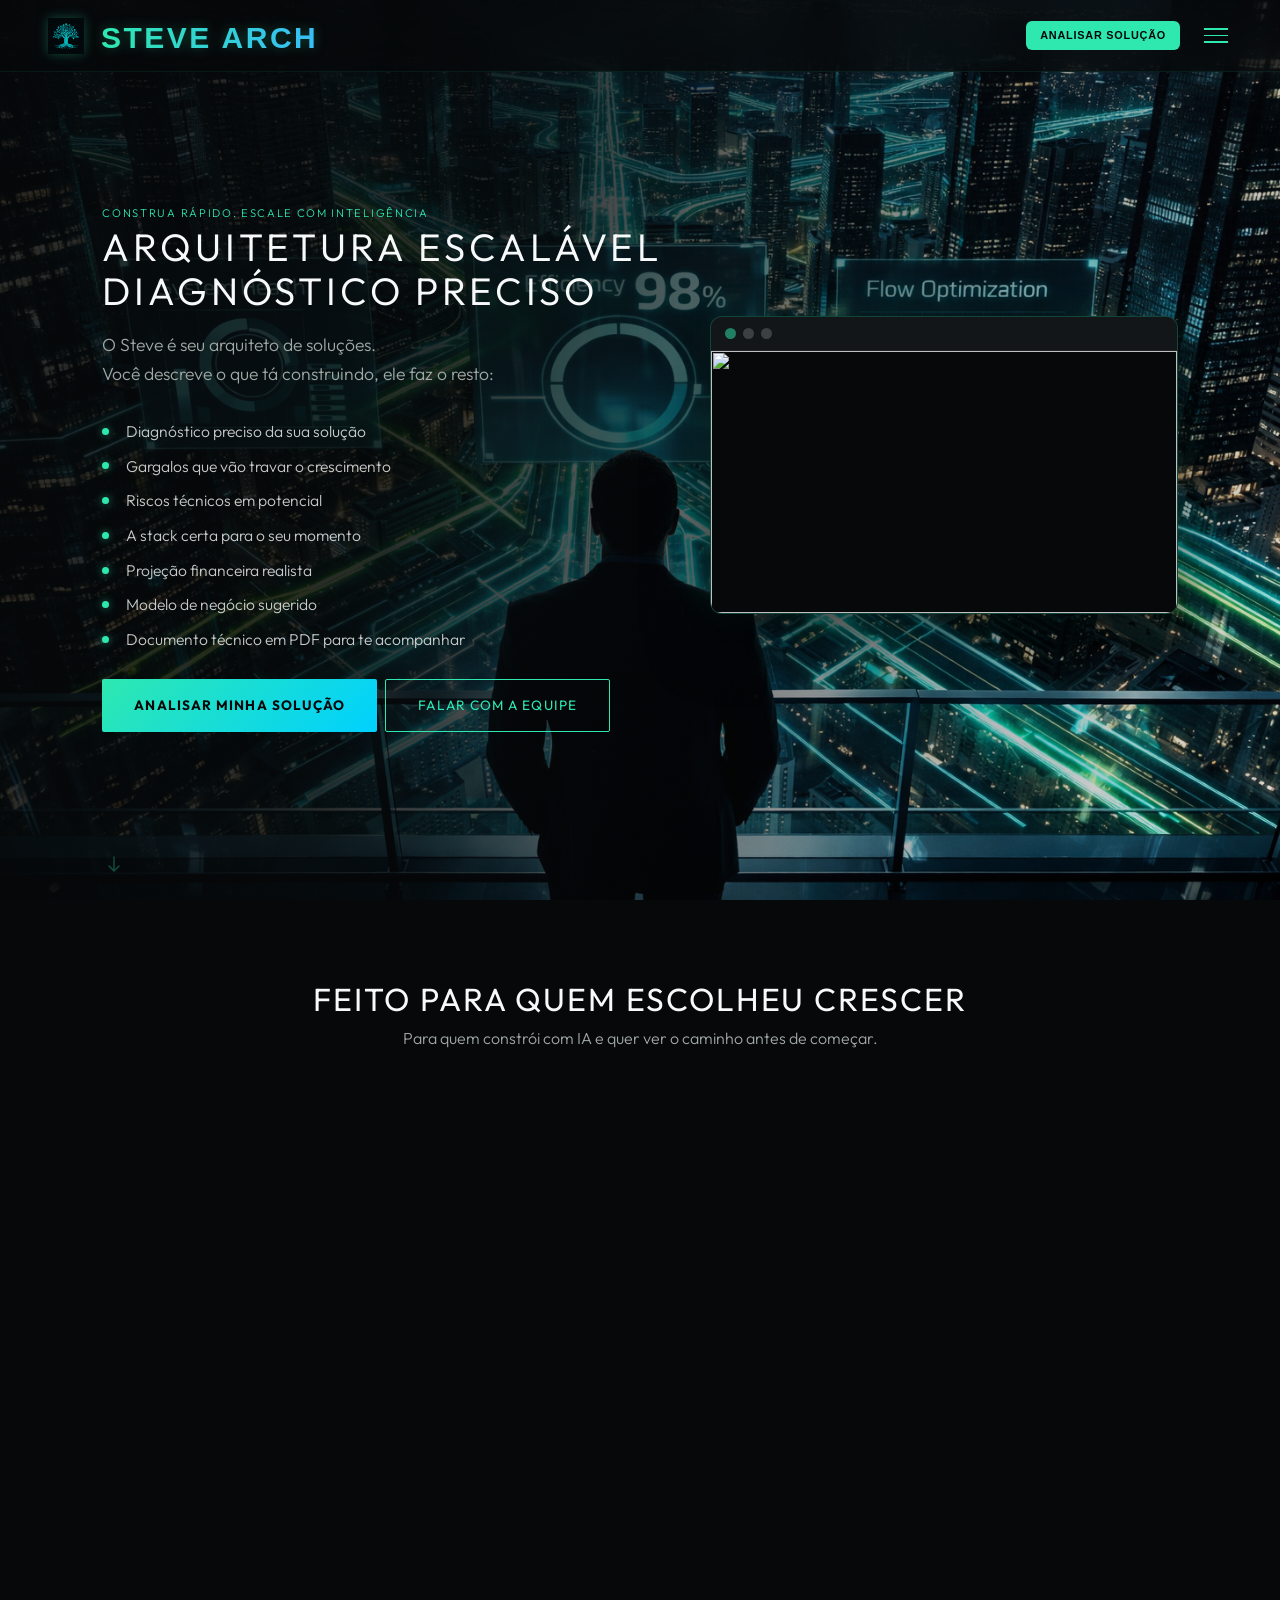
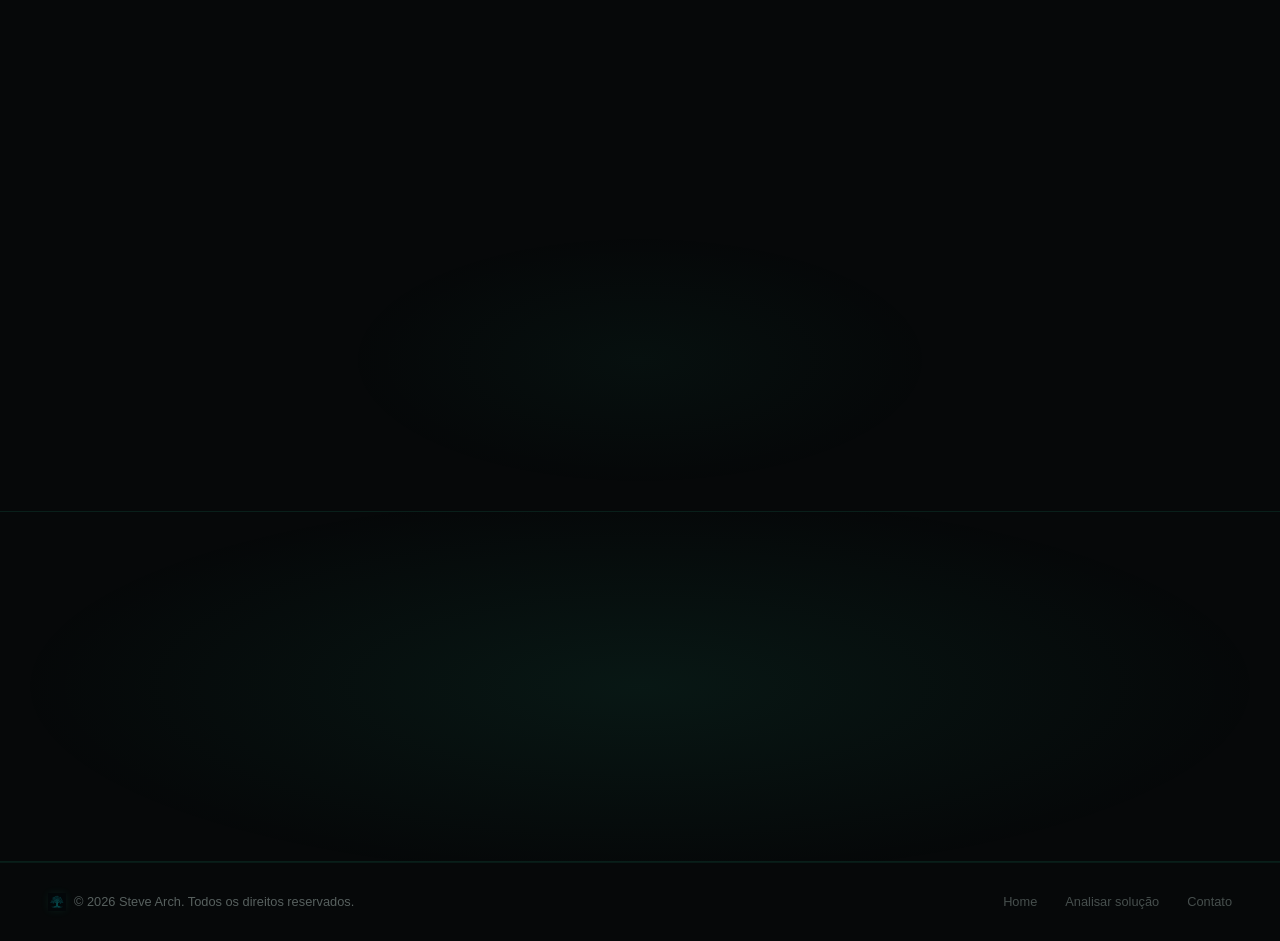
==== commit 703ccdaa: "new hero page" ====
--- a/front-end/frontend/html/index.html
+++ b/front-end/frontend/html/index.html
@@ -3,7 +3,7 @@
 <head>
   <meta charset="UTF-8">
   <meta name="viewport" content="width=device-width, initial-scale=1.0">
-  <meta name="description" content="Steve Arch — O arquiteto de soluções que te ajuda a escalar. Construa rápido. Escale com inteligência.">
+  <meta name="description" content="Steve Arch: O arquiteto de soluções que te ajuda a escalar. Construa rápido. Escale com inteligência.">
   <title>Steve Arch</title>
   <link rel="preconnect" href="https://fonts.googleapis.com">
   <link rel="preconnect" href="https://fonts.gstatic.com" crossorigin>
@@ -25,6 +25,83 @@
          lets the html element still scroll; lock both on mobile only */
       html, body { overflow-x: hidden; }
     }
+
+/* layout base do hero em 2 colunas */
+.hero-inner {
+  display: grid;
+  grid-template-columns: 1.1fr 1fr;
+  gap: 48px;
+  align-items: center;
+  max-width: 1240px;
+  margin: 0 auto;
+  width: 100%;
+  position: relative;
+  z-index: 2;
+}
+.hero-text { text-align: left; }
+
+/* título menor, 2 linhas, com destaque */
+.hero-inner #hero-title {
+  font-size: clamp(1.7rem, 3vw, 2.4rem);
+  line-height: 1.15;
+  font-weight: 350;
+  margin-bottom: 18px;
+  white-space: nowrap;
+}
+.hero-steve-list {
+  list-style: none;
+  padding: 0;
+  margin: 32px 0 28px;
+  max-width: 520px;
+}
+.hero-steve-list li {
+  position: relative;
+  padding-left: 24px;
+  margin-bottom: 12px;
+  color: rgba(255,255,255,0.78);
+  font-size: 0.98rem;
+  line-height: 1.45;
+}
+.hero-steve-list li::before {
+  content: "";
+  position: absolute;
+  left: 0;
+  top: 0.5em;
+  width: 7px;
+  height: 7px;
+  border-radius: 50%;
+  background: #2EE8B0;
+  box-shadow: 0 0 8px rgba(46,232,176,0.6);
+}
+.hero-preview { width: 100%; }
+.browser-frame {
+  border: 1px solid rgba(46,232,176,0.25);
+  border-radius: 12px;
+  overflow: hidden;
+  background: #0a0e10;
+  box-shadow: 0 24px 60px rgba(0,0,0,0.55), 0 0 40px rgba(46,232,176,0.08);
+}
+.browser-bar {
+  display: flex; gap: 7px; padding: 11px 14px;
+  background: rgba(255,255,255,0.03);
+  border-bottom: 1px solid rgba(255,255,255,0.06);
+}
+.browser-dot { width: 11px; height: 11px; border-radius: 50%; background: rgba(255,255,255,0.18); }
+.browser-dot:first-child { background: rgba(46,232,176,0.5); }
+.browser-screen { position: relative; width: 100%; aspect-ratio: 16 / 9; background: #060809; }
+.preview-shot {
+  position: absolute; inset: 0; width: 100%; height: 100%;
+  object-fit: contain; object-position: top left;
+  opacity: 0; transition: opacity 0.8s ease;
+}
+.preview-shot.is-active { opacity: 1; }
+
+@media (max-width: 900px) {
+  .hero-inner { grid-template-columns: 1fr; gap: 32px; }
+  .hero-text { text-align: center; }
+  .hero-steve-list { margin-left: auto; margin-right: auto; }
+  .hero-preview { max-width: 520px; margin: 0 auto; }
+}
   </style>
 </head>
 <body>
@@ -70,12 +147,39 @@
     </div>
     <main>
       <section class="hero" aria-labelledby="hero-title">
-        <span class="hero-tag fade-in">Construa rápido. Escale com inteligência</span>
-        <h1 id="hero-title" class="fade-in">Arquitetura escalável<br>Diagnóstico preciso</h1>
-        <p class="hero-subtitle fade-in">Descreva sua solução. O Steve te mostra o caminho para crescer.</p>
-        <div class="hero-actions fade-in">
-          <a href="/onboarding" class="btn btn--primary">Analisar minha solução</a>
-          <a href="/contato" class="btn btn--outline">Falar com a equipe</a>
+        <div class="hero-inner">
+          <div class="hero-text">
+            <span class="hero-tag fade-in">Construa rápido. Escale com inteligência</span>
+            <h1 id="hero-title" class="fade-in">Arquitetura escalável<br>diagnóstico preciso</h1>
+            <p class="hero-subtitle fade-in">O Steve é seu arquiteto de soluções.</br> Você descreve o que tá construindo, ele faz o resto:</p>
+              <ul class="hero-steve-list fade-in delay-1">
+                <li>Diagnóstico preciso da sua solução</li>
+                <li>Gargalos que vão travar o crescimento</li>
+                <li>Riscos técnicos em potencial</li>
+                <li>A stack certa para o seu momento</li>
+                <li>Projeção financeira realista</li>
+                <li>Modelo de negócio sugerido</li>
+                <li>Documento técnico em PDF para te acompanhar</li>
+              </ul>
+            <div class="hero-actions fade-in">
+              <a href="/onboarding" class="btn btn--primary">Analisar minha solução</a>
+              <a href="/contato" class="btn btn--outline">Falar com a equipe</a>
+            </div>
+          </div>
+          <div class="hero-preview fade-in delay-2" aria-hidden="true">
+            <div class="browser-frame">
+              <div class="browser-bar">
+                <span class="browser-dot"></span>
+                <span class="browser-dot"></span>
+                <span class="browser-dot"></span>
+              </div>
+              <div class="browser-screen">
+                <img class="preview-shot is-active" src="../assets/dashnome.webp" alt="">
+                <img class="preview-shot" src="../assets/diagdash.webp" alt="">
+                <img class="preview-shot" src="../assets/finadash.webp" alt="">
+              </div>
+            </div>
+          </div>
         </div>
         <div class="hero-particles-wrap">
           <canvas id="hero-particles" aria-hidden="true"></canvas>
@@ -259,5 +363,17 @@
   init(); draw(); window.addEventListener('resize',function(){resize();});
 })();
 </script>
+<script>
+(function() {
+  var shots = document.querySelectorAll('.preview-shot');
+  if (shots.length < 2) return;
+  var i = 0;
+  setInterval(function() {
+    shots[i].classList.remove('is-active');
+    i = (i + 1) % shots.length;
+    shots[i].classList.add('is-active');
+  }, 4000);
+})();
+</script>
 </body>
 </html>
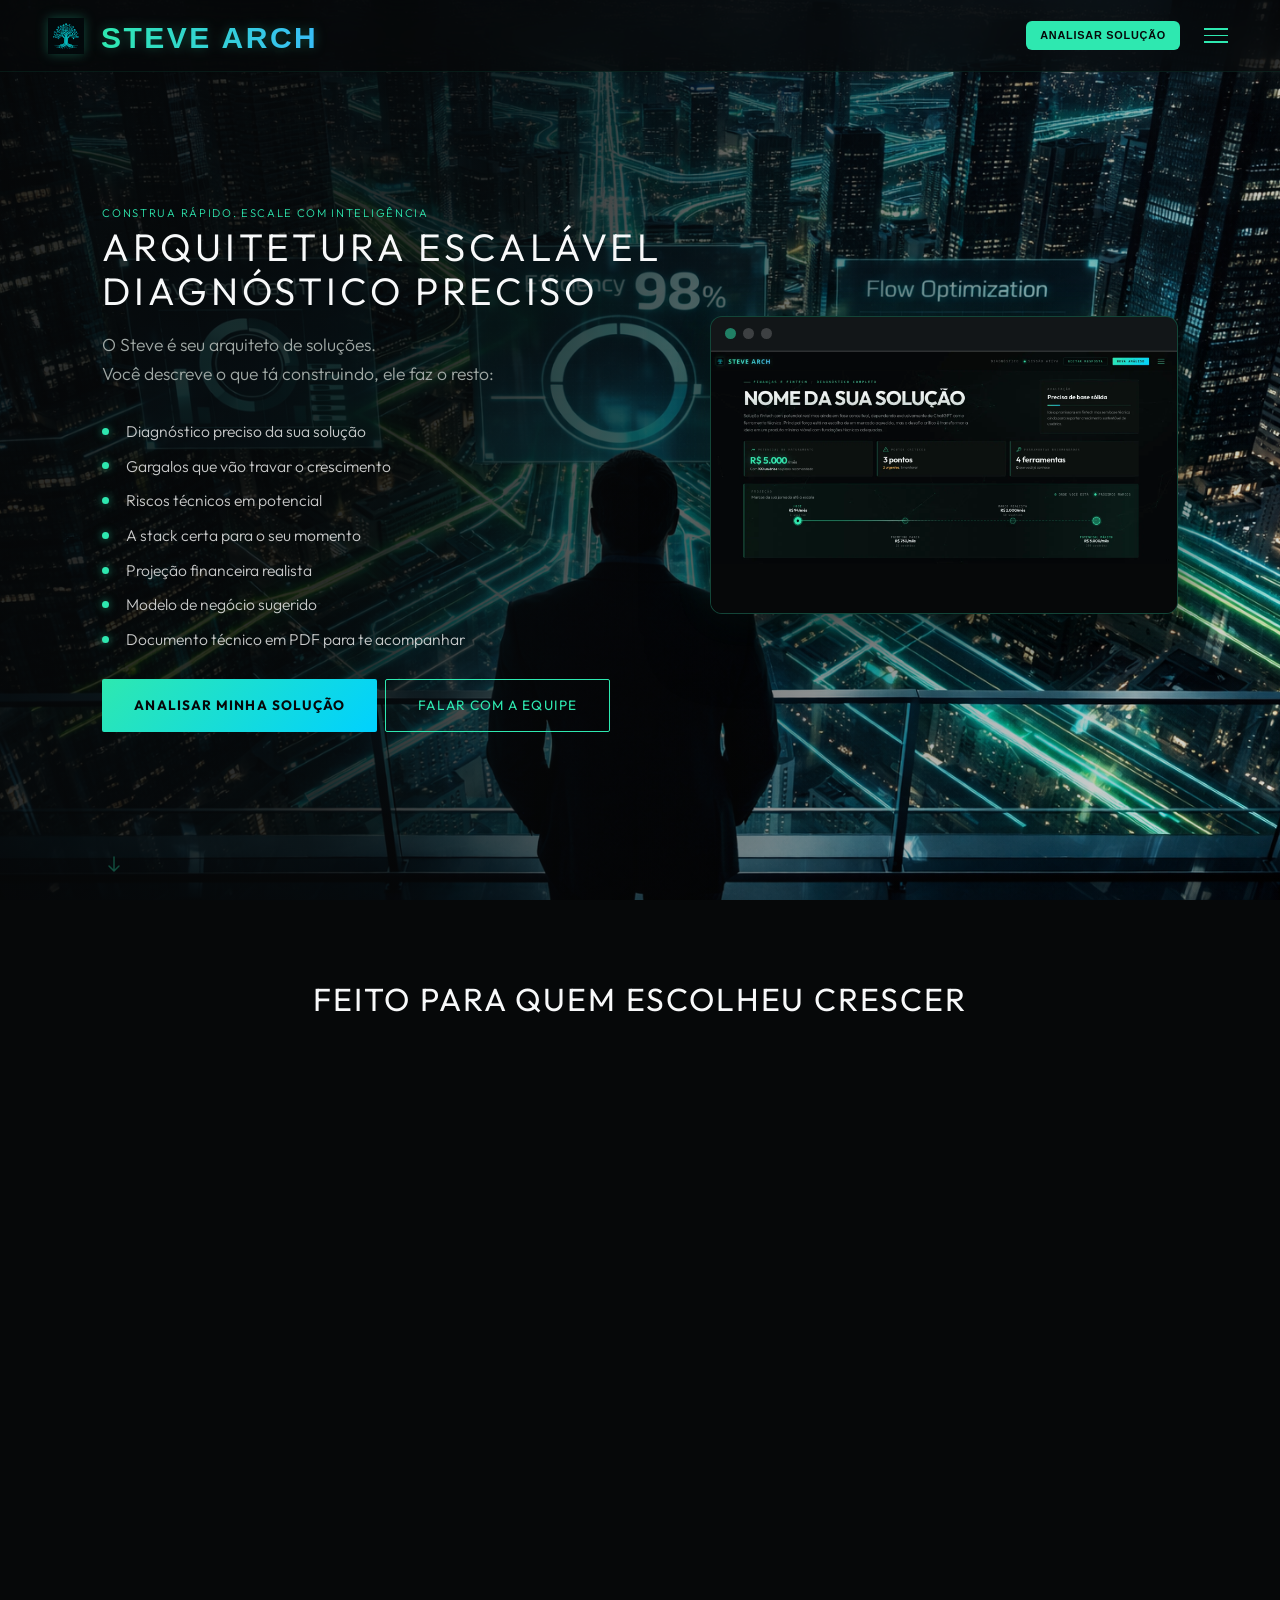
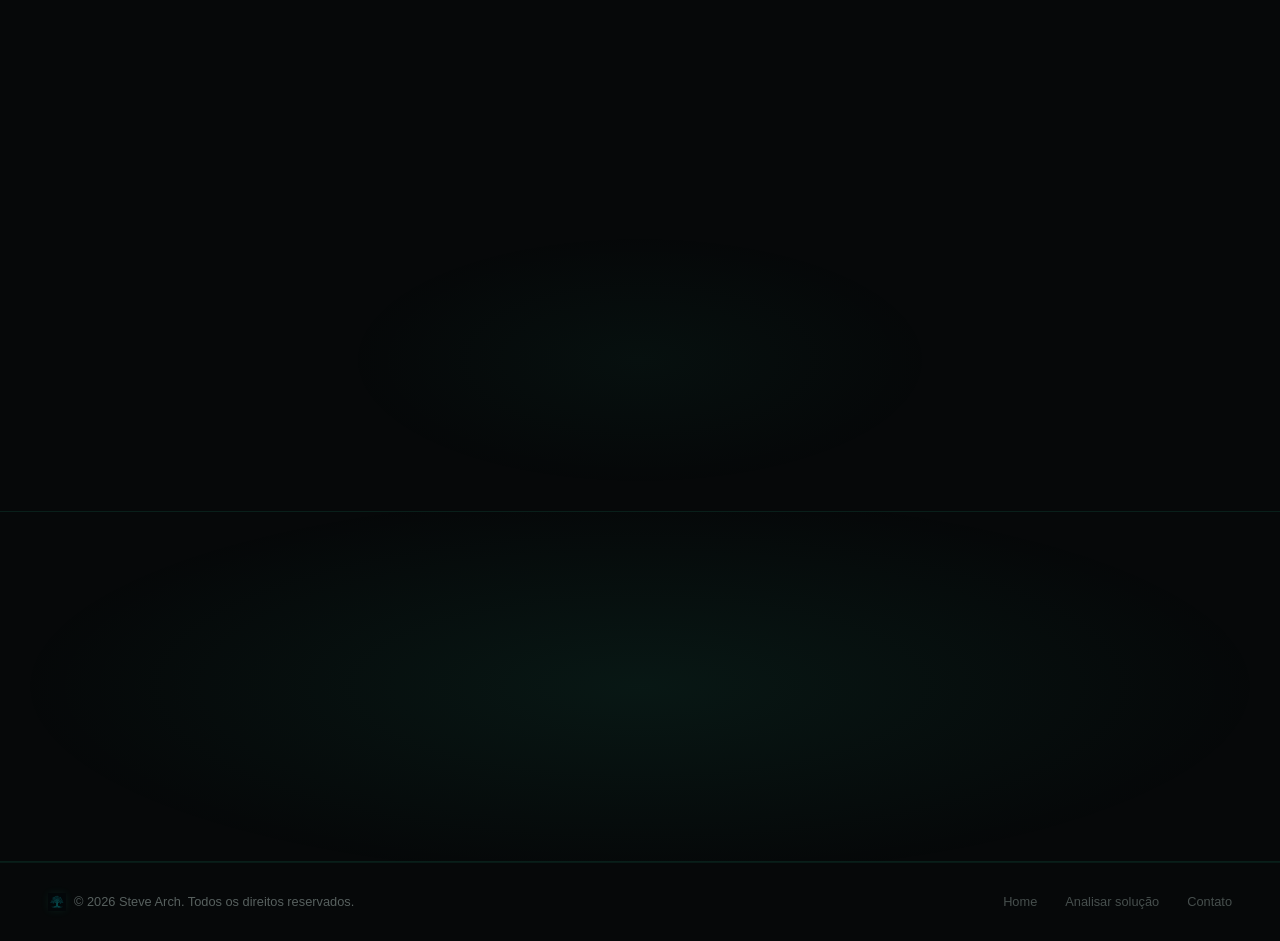
==== commit cb3c9345: "index mobile" ====
--- a/front-end/frontend/html/index.html
+++ b/front-end/frontend/html/index.html
@@ -97,9 +97,11 @@
 .preview-shot.is-active { opacity: 1; }
 
 @media (max-width: 900px) {
-  .hero-inner { grid-template-columns: 1fr; gap: 32px; }
+  .hero-inner { grid-template-columns: 1fr; gap: 32px; padding: 0 20px; }
   .hero-text { text-align: center; }
-  .hero-steve-list { margin-left: auto; margin-right: auto; }
+  .hero-inner #hero-title { white-space: normal; font-size: clamp(1.6rem, 7vw, 2.2rem); }
+  .hero-steve-list { margin-left: 0; margin-right: auto; text-align: left; }
+  .hero-steve-list li { text-align: left; }
   .hero-preview { max-width: 520px; margin: 0 auto; }
 }
   </style>
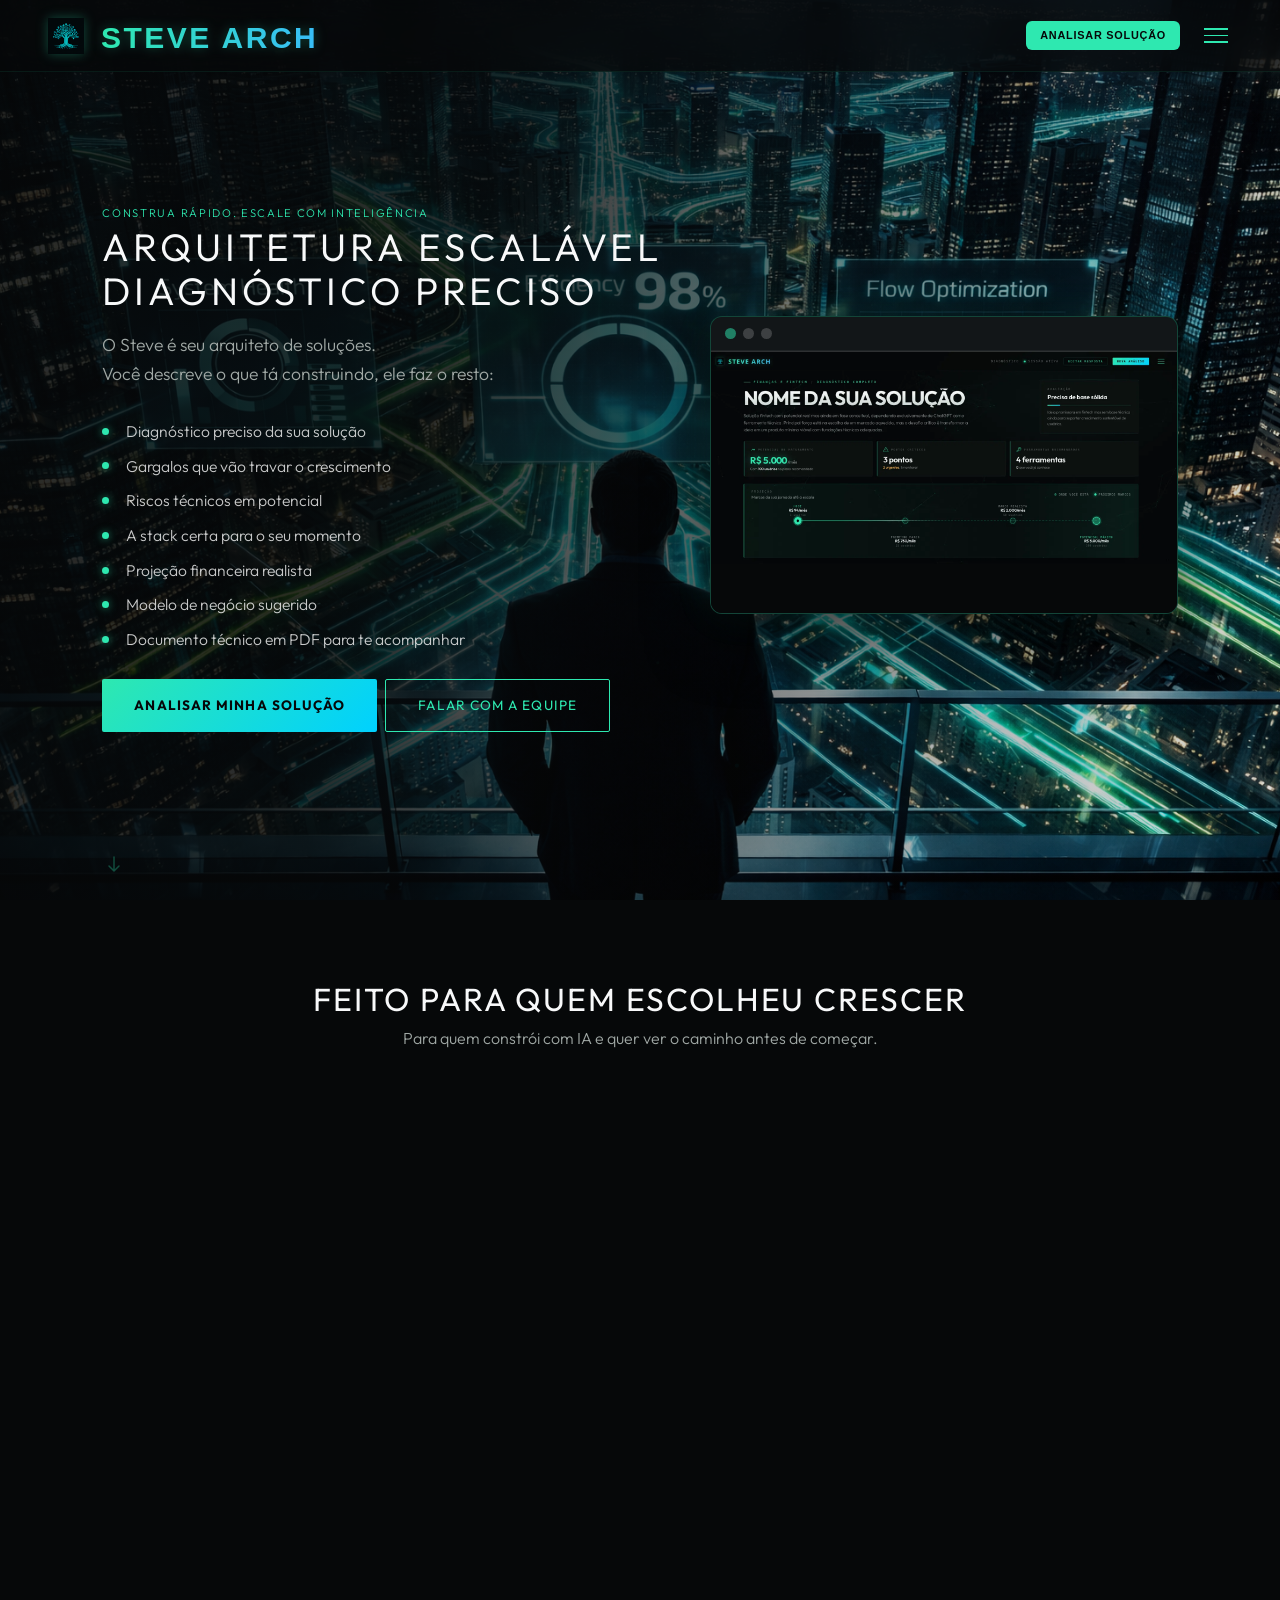
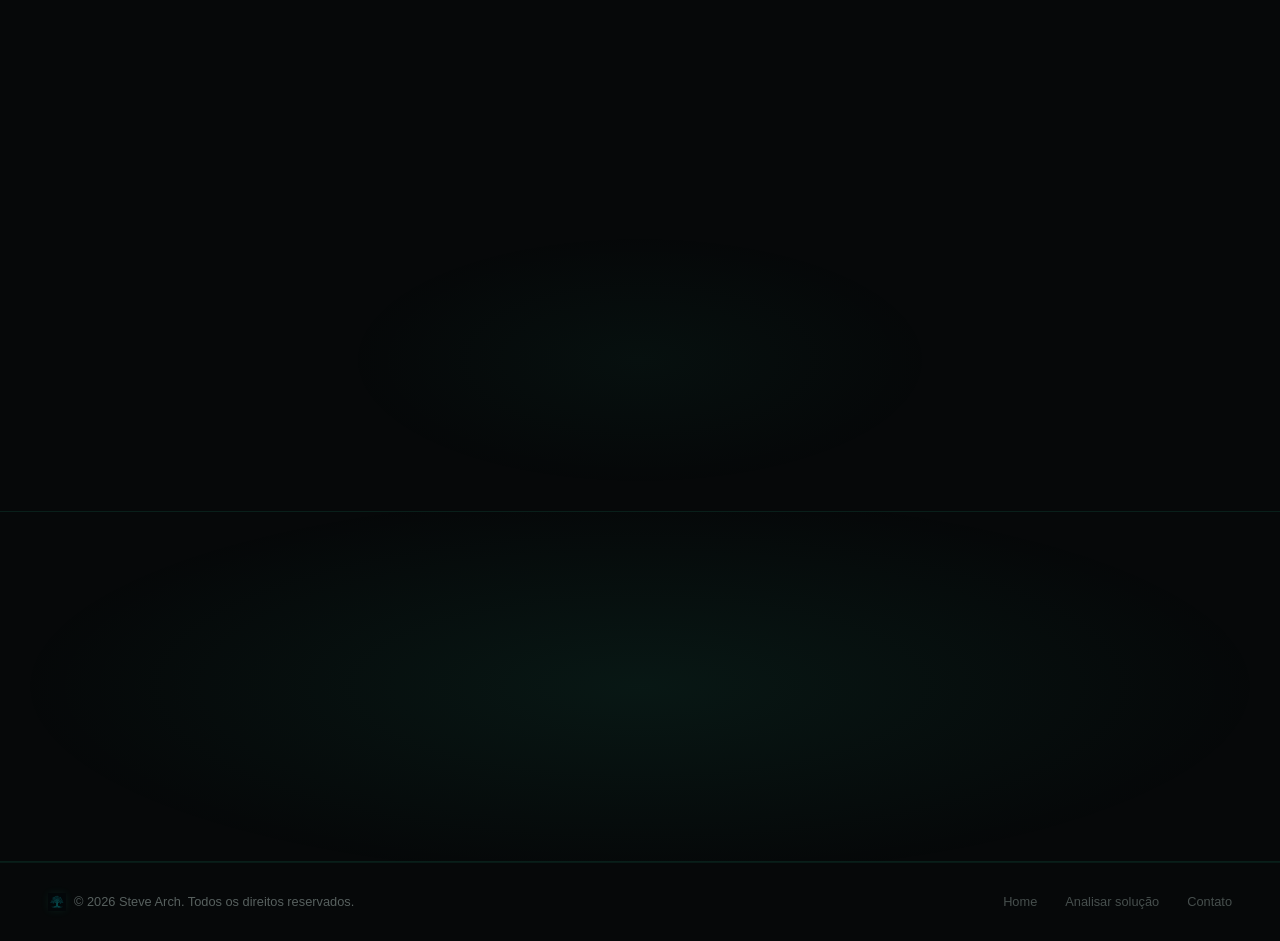
==== commit 056c6336: "index mobile - ajuste final" ====
--- a/front-end/frontend/html/index.html
+++ b/front-end/frontend/html/index.html
@@ -199,7 +199,7 @@
           <div class="accordion-audience fade-in">
             <div class="acc-item fade-in" data-index="0">
               <div class="acc-header">
-                <span class="acc-number">#</span>
+                <span class="acc-number"></span>
                 <h3 class="acc-title">Empreendedores Digitais</h3>
                 <span class="acc-icon">+</span>
               </div>
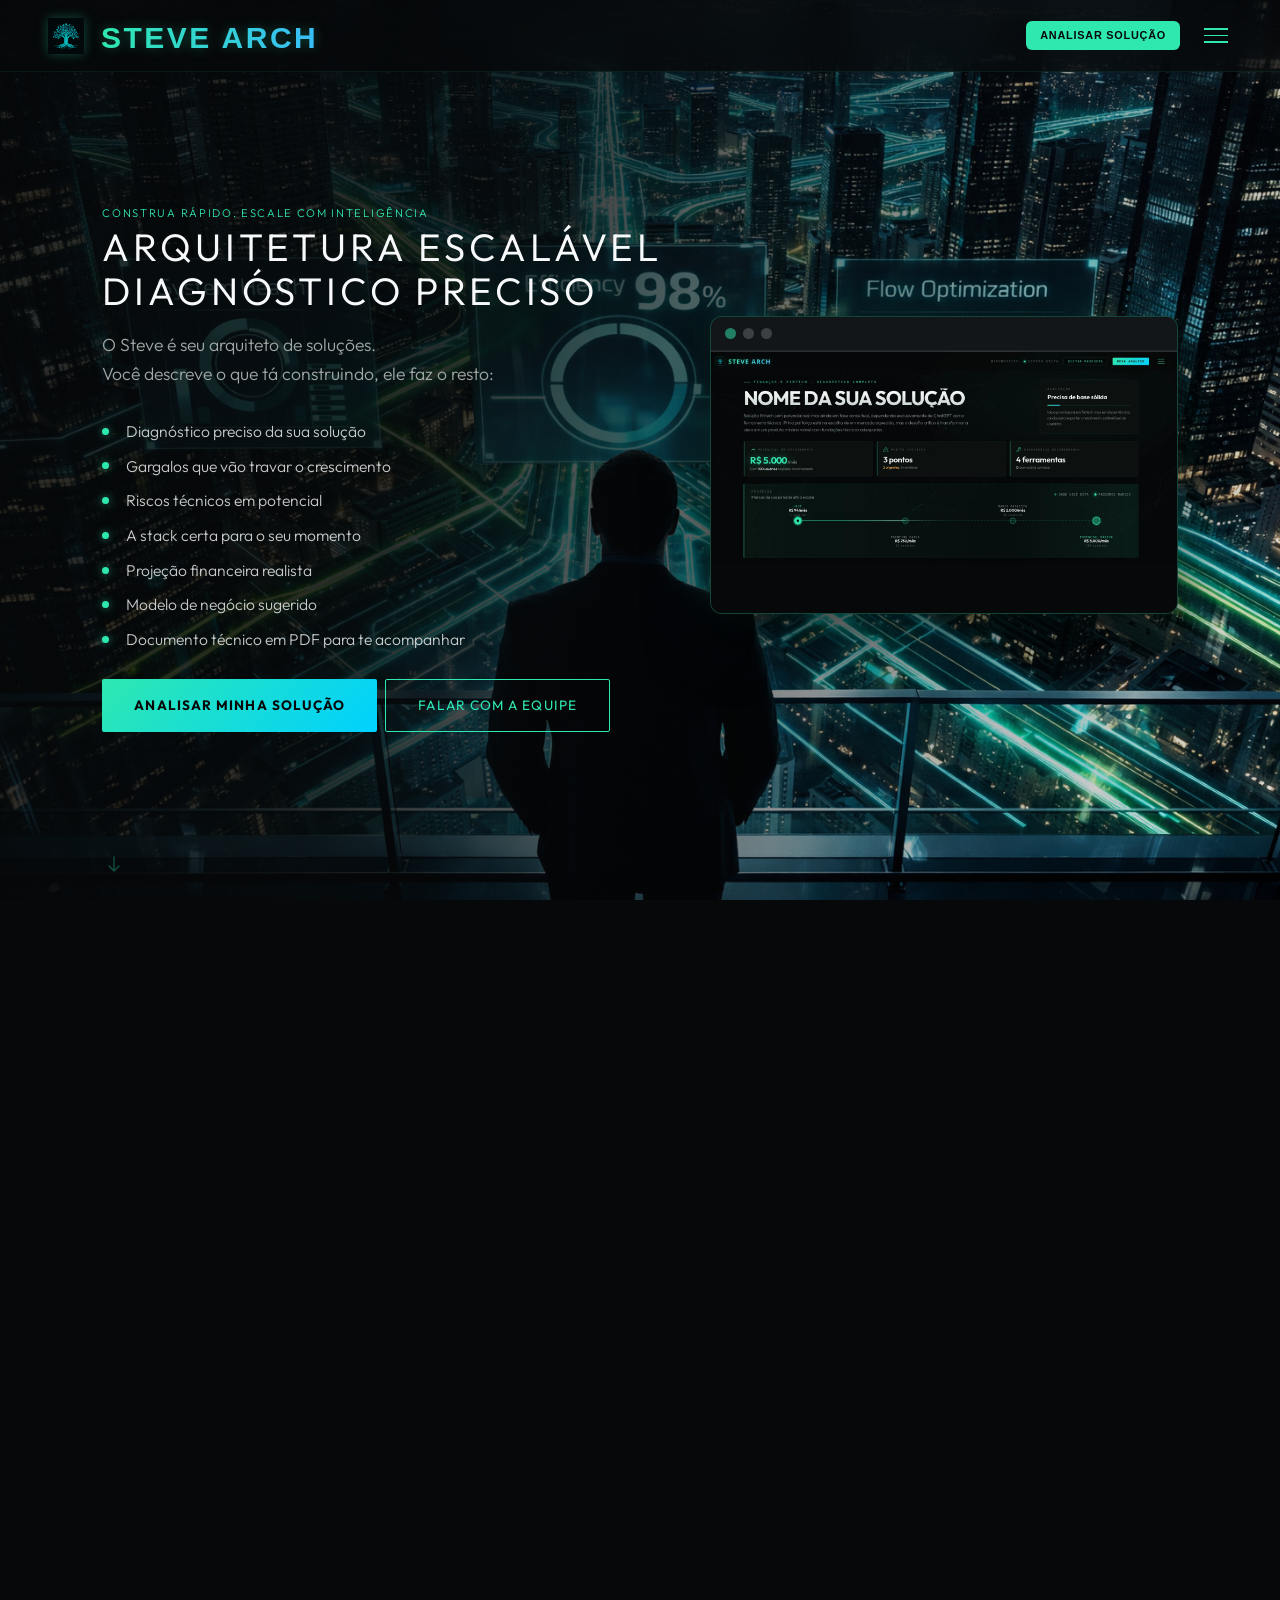
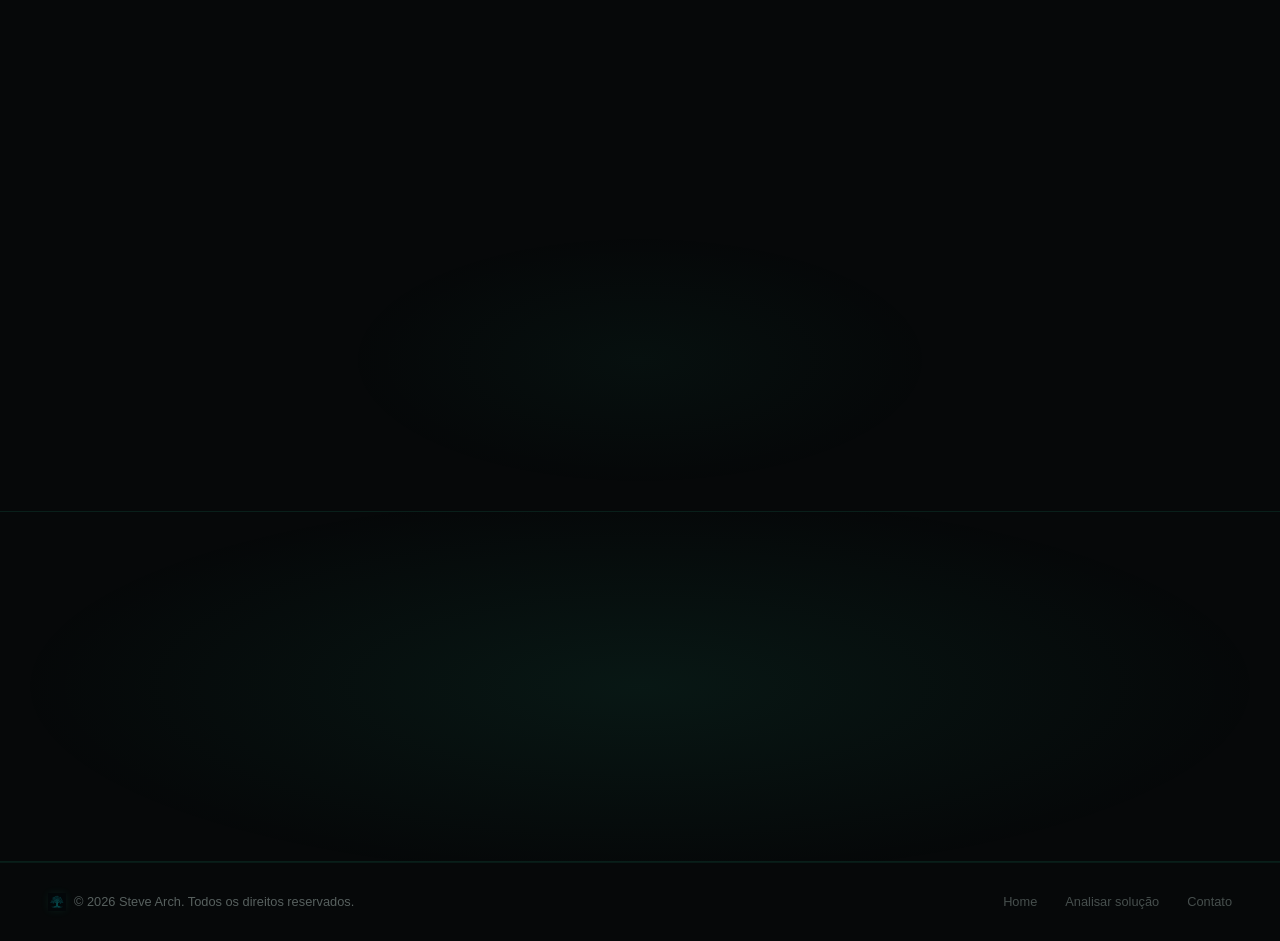
==== commit 253699d2: "index ajuste - insigths" ====
--- a/front-end/frontend/html/index.html
+++ b/front-end/frontend/html/index.html
@@ -377,5 +377,8 @@
   }, 4000);
 })();
 </script>
+
+<script defer src="/_vercel/insights/script.js"></script>
+
 </body>
 </html>
